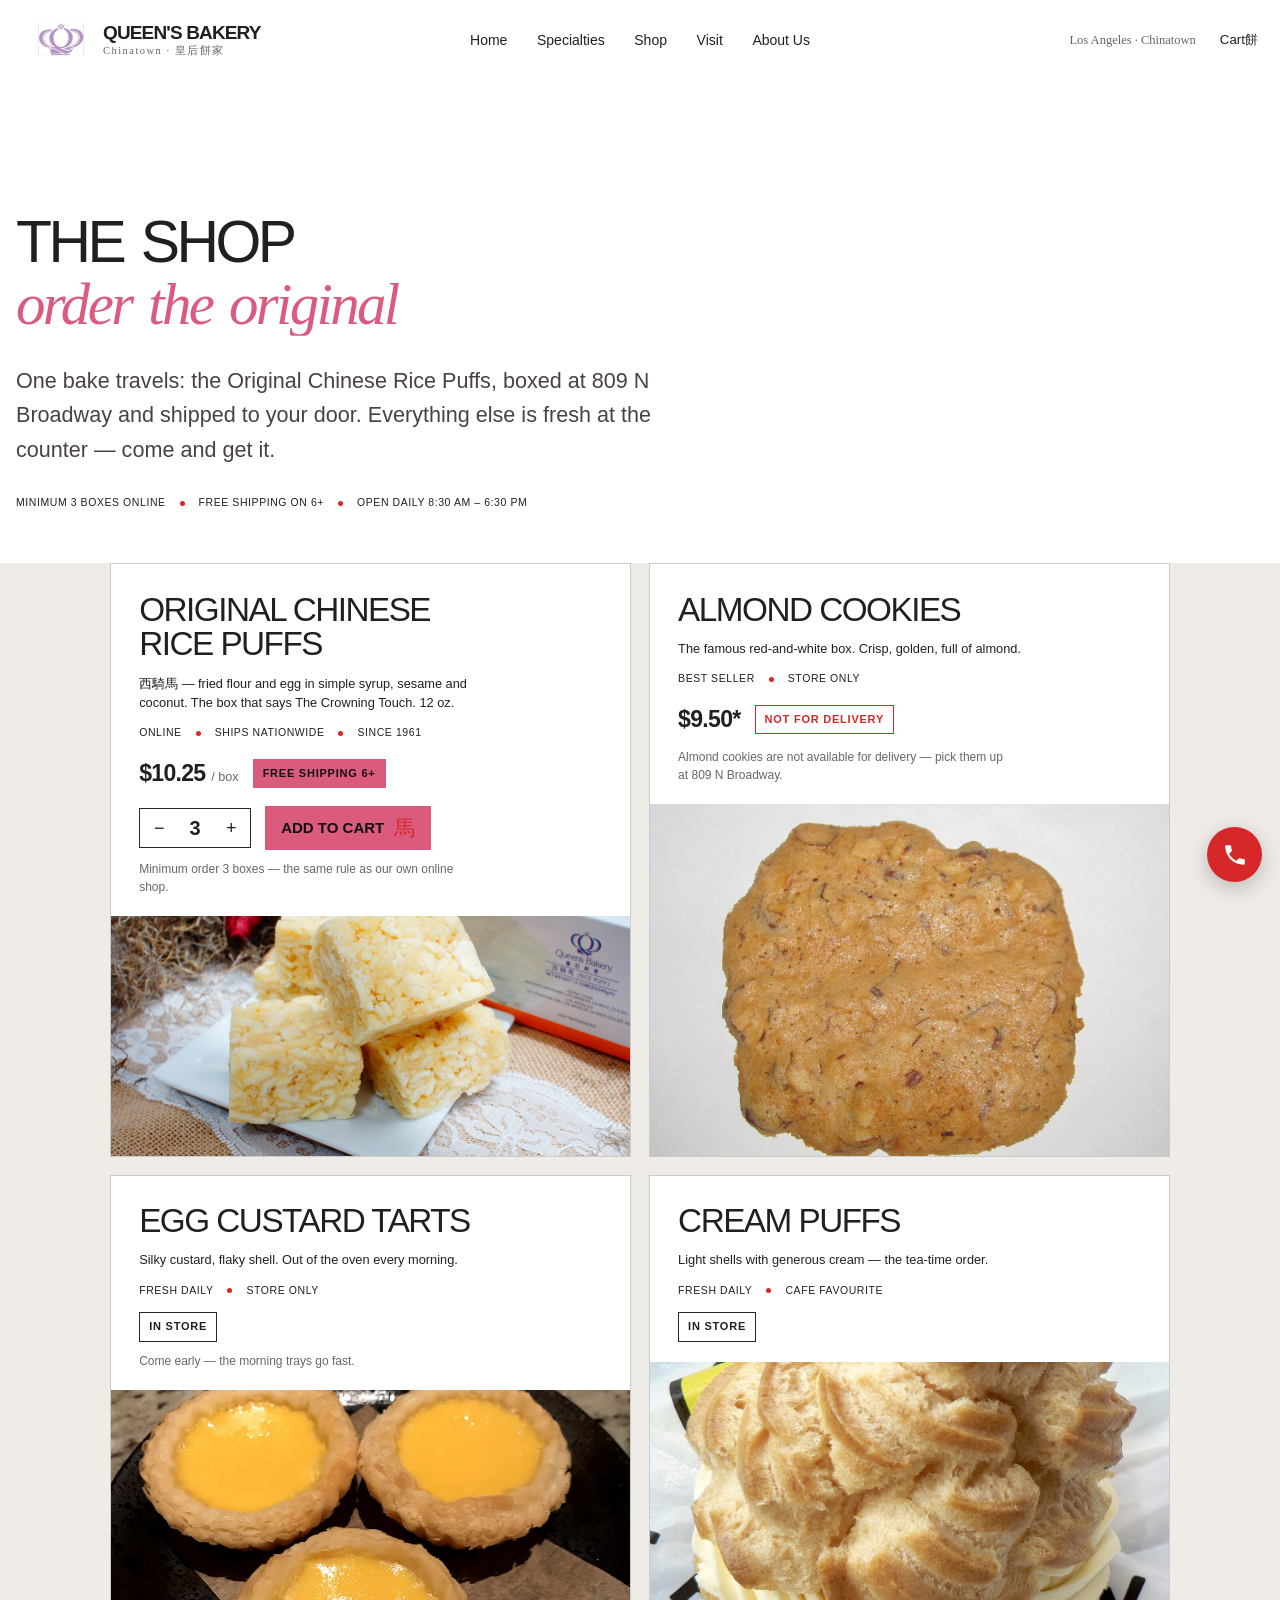
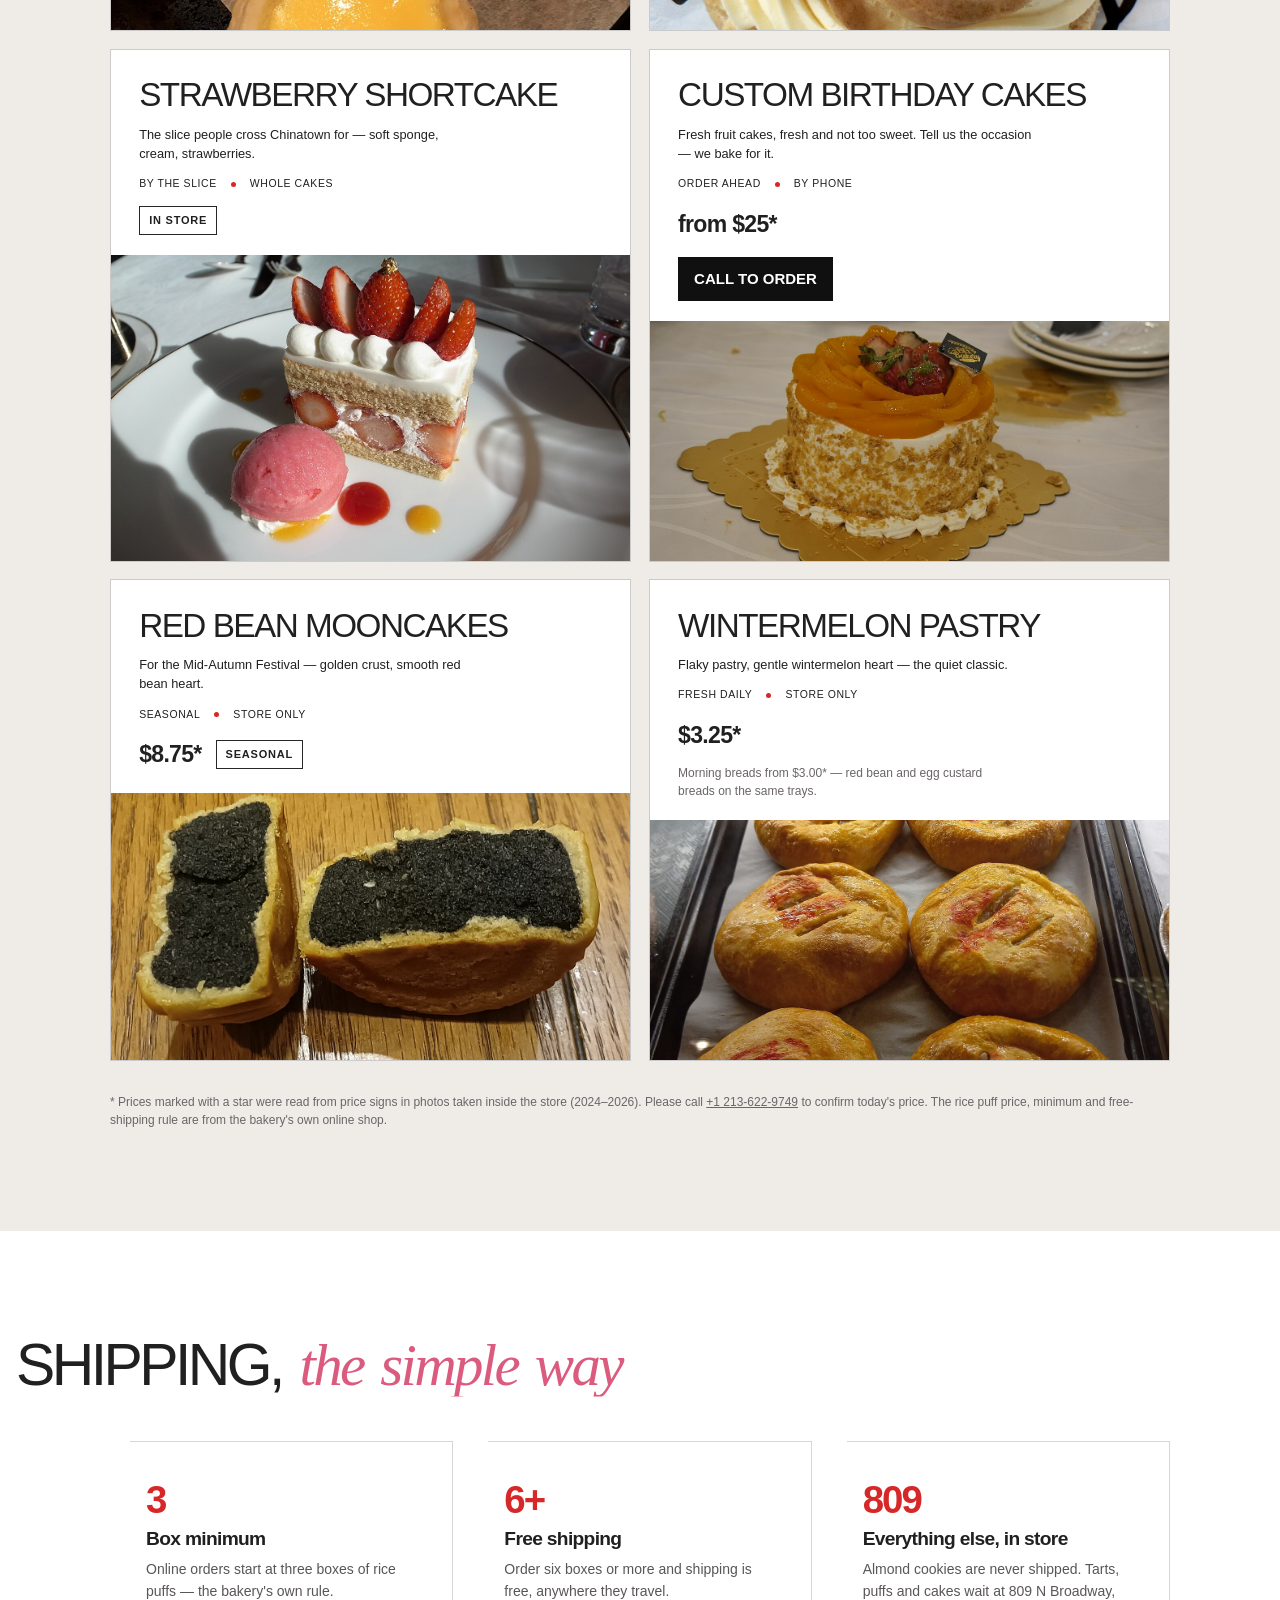
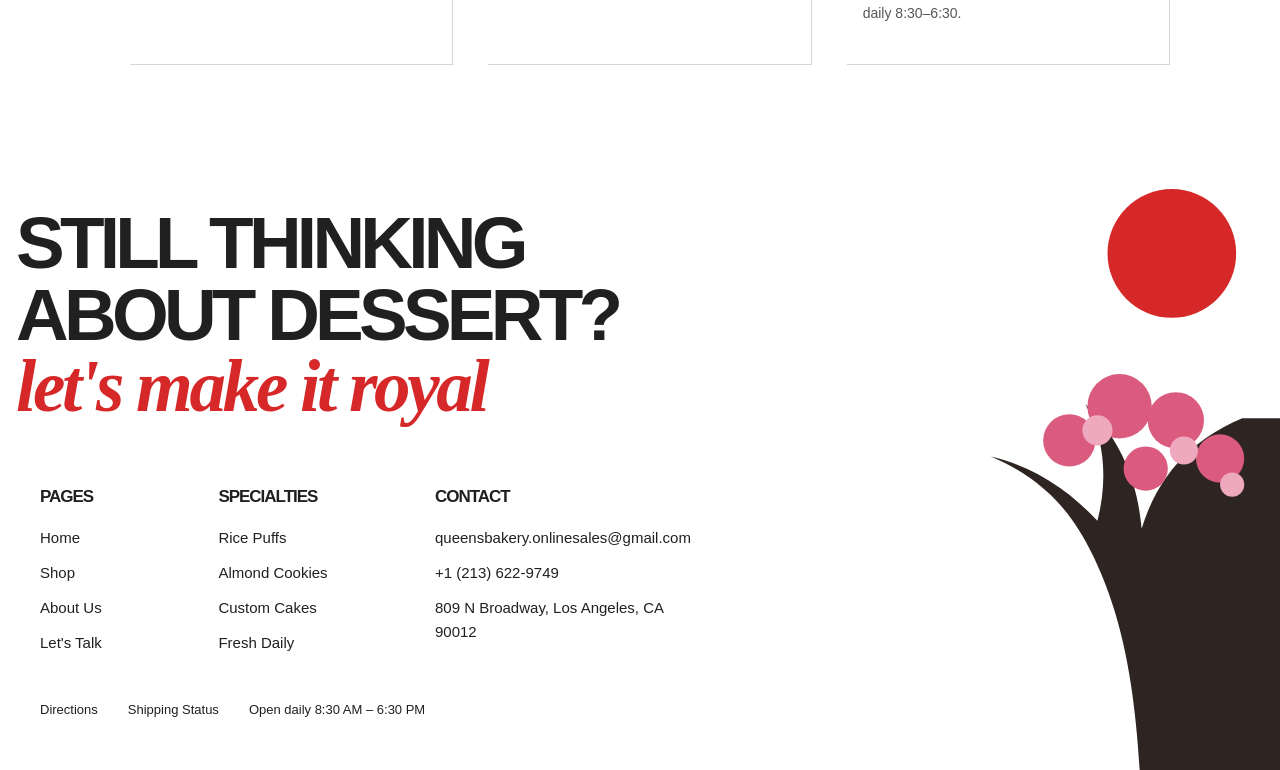
==== shop.html @ 74c135f2 "Queen's Bakery — Kigo-system homepage + shop" ====
<!DOCTYPE html>
<html lang="en">
<head>
<meta charset="UTF-8">
<meta name="viewport" content="width=device-width, initial-scale=1.0">
<title>Shop — Queen's Bakery, Chinatown 皇后餅家</title>
<meta name="description" content="Order Queen's Bakery Original Chinese Rice Puffs online — $10.25 a box, minimum 3 boxes, free shipping on 6 or more. Plus the in-store favourites of Chinatown, Los Angeles.">
<link rel="icon" href="assets/img/queens-logo.png">
<link rel="stylesheet" href="assets/css/site.css">
</head>
<body>
<div id="customCursor" aria-hidden="true"><span>View</span></div>

<header class="header header--paper header--wide" id="siteHeader">
  <div class="header__wrapper">
    <nav aria-label="Main">
      <a class="header__logo-container" href="index.html" aria-label="Queen's Bakery — home">
        <img class="header__logo" src="assets/img/queens-logo.png" alt="Queen's Bakery crown logo">
        <span class="header__wordmark">Queen's Bakery<small>Chinatown · 皇后餅家</small></span>
      </a>
      <div class="header__navigation">
        <span class="nav-item"><a href="index.html">Home</a></span>
        <span class="nav-item"><a href="index.html#poster-rice-puffs">Specialties</a></span>
        <span class="nav-item"><a href="shop.html">Shop</a></span>
        <span class="nav-item"><a href="index.html#visit">Visit</a></span>
        <span class="nav-item"><a href="index.html#about">About Us</a></span>
      </div>
      <div class="header__right">
        <span class="header__place">Los Angeles · Chinatown</span>
        <button class="contact-postcard-cta cart-toggle" id="cartToggle" type="button" style="background:transparent;cursor:pointer">
          <span class="contact-postcard-cta__label">Cart</span><span class="contact-postcard-cta__kanji">餅</span>
          <span class="cart-count" id="cartCount" hidden>0</span>
        </button>
      </div>
      <div class="header__navigation-mobile">
        <button class="header__menu-toggle" id="menuToggle" type="button" aria-label="Open menu" aria-expanded="false">☰</button>
      </div>
    </nav>
  </div>
  <div class="nav-dropdown-mobile" id="mobileMenu">
    <div class="nav-dropdown-mobile__links">
      <a href="index.html">Home</a><a href="shop.html">Shop</a><a href="index.html#visit">Visit</a><a href="index.html#about">About Us</a><a href="index.html#faq">FAQ</a>
    </div>
    <button class="contact-postcard-cta" id="cartToggleMobile" type="button" style="background:transparent;cursor:pointer;width:100%"><span class="contact-postcard-cta__label">Open cart</span><span class="contact-postcard-cta__kanji">餅</span></button>
  </div>
</header>

<main class="paper-page">
  <section class="shop-hero">
    <div class="petals" data-petals aria-hidden="true"></div>
    <h1 class="p-title p-title--section" data-reveal>
      <span class="p-title__line-mask" style="--line:1"><span>The shop</span></span>
      <span class="p-title__line-mask" style="--line:2"><span><em>order the original</em></span></span>
    </h1>
    <p class="shop-hero__sub">One bake travels: the Original Chinese Rice Puffs, boxed at 809 N Broadway and shipped to your door. Everything else is fresh at the counter — come and get it.</p>
    <ul class="shop-hero__meta">
      <li>Minimum 3 boxes online</li>
      <li>Free shipping on 6+</li>
      <li>Open daily 8:30 AM – 6:30 PM</li>
    </ul>
  </section>

  <section class="shop-grid-section" aria-label="Products">
    <div class="shop-grid">

      <article class="work-postcard shop-card" data-product="rice-puffs">
        <span class="work-postcard__copy">
          <span class="work-postcard__title"><span>Original Chinese Rice Puffs</span></span>
          <span class="work-postcard__description">西騎馬 — fried flour and egg in simple syrup, sesame and coconut. The box that says The Crowning Touch. 12 oz.</span>
          <span class="work-postcard__scope"><li>Online</li><li>Ships nationwide</li><li>Since 1961</li></span>
          <span class="price-row">
            <span class="price">$10.25 <small>/ box</small></span>
            <span class="tag tag--sakura">Free shipping 6+</span>
          </span>
          <span class="price-row">
            <span class="qty" aria-label="Quantity">
              <button type="button" data-qty="-1" aria-label="One less box">−</button>
              <output id="puffQty">3</output>
              <button type="button" data-qty="1" aria-label="One more box">+</button>
            </span>
            <button class="add-btn" id="addPuffs" type="button"><span class="label">Add to cart</span><span class="kanji">馬</span></button>
          </span>
          <span class="note">Minimum order 3 boxes — the same rule as our own online shop.</span>
        </span>
        <span class="work-postcard__art"><img class="work-postcard__background" src="assets/img/queens-1-web.jpg" alt="Queen's Bakery rice puffs beside their box"></span>
      </article>

      <article class="work-postcard shop-card">
        <span class="work-postcard__copy">
          <span class="work-postcard__title"><span>Almond Cookies</span></span>
          <span class="work-postcard__description">The famous red-and-white box. Crisp, golden, full of almond.</span>
          <span class="work-postcard__scope"><li>Best seller</li><li>Store only</li></span>
          <span class="price-row"><span class="price">$9.50*</span><span class="tag tag--red">Not for delivery</span></span>
          <span class="note">Almond cookies are not available for delivery — pick them up at 809 N Broadway.</span>
        </span>
        <span class="work-postcard__art"><img class="work-postcard__background" src="assets/img/almond-cookies.jpg" alt="Chinese almond cookies"></span>
      </article>

      <article class="work-postcard shop-card">
        <span class="work-postcard__copy">
          <span class="work-postcard__title"><span>Egg Custard Tarts</span></span>
          <span class="work-postcard__description">Silky custard, flaky shell. Out of the oven every morning.</span>
          <span class="work-postcard__scope"><li>Fresh daily</li><li>Store only</li></span>
          <span class="price-row"><span class="tag">In store</span></span>
          <span class="note">Come early — the morning trays go fast.</span>
        </span>
        <span class="work-postcard__art"><img class="work-postcard__background" src="assets/img/egg-tarts.jpg" alt="Egg custard tarts"></span>
      </article>

      <article class="work-postcard shop-card">
        <span class="work-postcard__copy">
          <span class="work-postcard__title"><span>Cream Puffs</span></span>
          <span class="work-postcard__description">Light shells with generous cream — the tea-time order.</span>
          <span class="work-postcard__scope"><li>Fresh daily</li><li>Cafe favourite</li></span>
          <span class="price-row"><span class="tag">In store</span></span>
        </span>
        <span class="work-postcard__art"><img class="work-postcard__background" src="assets/img/cream-puff.jpg" alt="Cream puff"></span>
      </article>

      <article class="work-postcard shop-card">
        <span class="work-postcard__copy">
          <span class="work-postcard__title"><span>Strawberry Shortcake</span></span>
          <span class="work-postcard__description">The slice people cross Chinatown for — soft sponge, cream, strawberries.</span>
          <span class="work-postcard__scope"><li>By the slice</li><li>Whole cakes</li></span>
          <span class="price-row"><span class="tag">In store</span></span>
        </span>
        <span class="work-postcard__art"><img class="work-postcard__background" src="assets/img/shortcake.jpg" alt="Strawberry shortcake"></span>
      </article>

      <article class="work-postcard shop-card">
        <span class="work-postcard__copy">
          <span class="work-postcard__title"><span>Custom Birthday Cakes</span></span>
          <span class="work-postcard__description">Fresh fruit cakes, fresh and not too sweet. Tell us the occasion — we bake for it.</span>
          <span class="work-postcard__scope"><li>Order ahead</li><li>By phone</li></span>
          <span class="price-row"><span class="price">from $25*</span></span>
          <span class="price-row"><a class="call-btn" href="tel:+12136229749"><span class="label">Call to order</span></a></span>
        </span>
        <span class="work-postcard__art"><img class="work-postcard__background" src="assets/img/birthday-cake.jpg" alt="Fresh fruit birthday cake"></span>
      </article>

      <article class="work-postcard shop-card">
        <span class="work-postcard__copy">
          <span class="work-postcard__title"><span>Red Bean Mooncakes</span></span>
          <span class="work-postcard__description">For the Mid-Autumn Festival — golden crust, smooth red bean heart.</span>
          <span class="work-postcard__scope"><li>Seasonal</li><li>Store only</li></span>
          <span class="price-row"><span class="price">$8.75*</span><span class="tag">Seasonal</span></span>
        </span>
        <span class="work-postcard__art"><img class="work-postcard__background" src="assets/img/mooncakes.jpg" alt="Mooncake cut open"></span>
      </article>

      <article class="work-postcard shop-card">
        <span class="work-postcard__copy">
          <span class="work-postcard__title"><span>Wintermelon Pastry</span></span>
          <span class="work-postcard__description">Flaky pastry, gentle wintermelon heart — the quiet classic.</span>
          <span class="work-postcard__scope"><li>Fresh daily</li><li>Store only</li></span>
          <span class="price-row"><span class="price">$3.25*</span></span>
          <span class="note">Morning breads from $3.00* — red bean and egg custard breads on the same trays.</span>
        </span>
        <span class="work-postcard__art"><img class="work-postcard__background" src="assets/img/wintermelon.jpg" alt="Wintermelon pastry"></span>
      </article>

    </div>
    <p class="note" style="max-width:1060px;margin:1.6rem auto 0">* Prices marked with a star were read from price signs in photos taken inside the store (2024–2026). Please call <a href="tel:+12136229749">+1 213-622-9749</a> to confirm today's price. The rice puff price, minimum and free-shipping rule are from the bakery's own online shop.</p>
  </section>

  <section class="shipping-tickets" aria-label="Shipping">
    <h2 class="p-title p-title--section" data-reveal>
      <span class="p-title__line-mask" style="--line:1"><span>Shipping, <em>the simple way</em></span></span>
    </h2>
    <div class="shipping-tickets__grid">
      <div class="ticket"><span class="big">3</span><h3>Box minimum</h3><p>Online orders start at three boxes of rice puffs — the bakery's own rule.</p></div>
      <div class="ticket"><span class="big">6+</span><h3>Free shipping</h3><p>Order six boxes or more and shipping is free, anywhere they travel.</p></div>
      <div class="ticket"><span class="big">809</span><h3>Everything else, in store</h3><p>Almond cookies are never shipped. Tarts, puffs and cakes wait at 809 N Broadway, daily 8:30–6:30.</p></div>
    </div>
  </section>
</main>

<footer class="footer" id="visit">
  <div class="footer__art" aria-hidden="true">
    <svg viewBox="0 0 500 600" preserveAspectRatio="xMaxYMax meet">
      <circle cx="392" cy="86" r="64" fill="#d62828"/>
      <path d="M420 600 C414 500 398 430 366 372 C344 332 314 306 272 288 C314 298 348 320 378 352 C388 312 386 272 366 236 C402 272 418 314 422 360 C438 308 470 272 522 250 L560 250 L560 600 Z" fill="#2e2422" transform="translate(-60,0)"/>
      <g fill="#db5b7f"><circle cx="290" cy="272" r="26"/><circle cx="340" cy="238" r="32"/><circle cx="396" cy="252" r="28"/><circle cx="440" cy="290" r="24"/><circle cx="366" cy="300" r="22"/></g>
      <g fill="#efa9bf"><circle cx="318" cy="262" r="15"/><circle cx="404" cy="282" r="14"/><circle cx="452" cy="316" r="12"/></g>
    </svg>
  </div>
  <div class="footer__content">
    <div class="footer__text">
      <a class="footer__text-link" href="index.html">
        <h2 class="footer__headline"><span>Still thinking</span><span>about dessert?</span><em>let's make it royal</em></h2>
      </a>
    </div>
    <div class="footer__navigation">
      <nav class="navigation" aria-label="Pages">
        <h3 class="navigation__title">Pages</h3>
        <ul class="navigation__group">
          <li><a href="index.html">Home</a></li>
          <li><a href="shop.html">Shop</a></li>
          <li><a href="index.html#about">About Us</a></li>
          <li><a href="mailto:queensbakery.onlinesales@gmail.com">Let's Talk</a></li>
        </ul>
      </nav>
      <nav class="navigation" aria-label="Specialties">
        <h3 class="navigation__title">Specialties</h3>
        <ul class="navigation__group">
          <li><a href="index.html#poster-rice-puffs">Rice Puffs</a></li>
          <li><a href="index.html#poster-almond-cookies">Almond Cookies</a></li>
          <li><a href="index.html#poster-cakes">Custom Cakes</a></li>
          <li><a href="index.html#poster-fresh-daily">Fresh Daily</a></li>
        </ul>
      </nav>
      <div class="navigation">
        <h3 class="navigation__title">Contact</h3>
        <address class="navigation__group">
          <a href="mailto:queensbakery.onlinesales@gmail.com">queensbakery.onlinesales@gmail.com</a>
          <a href="tel:+12136229749">+1 (213) 622-9749</a>
          <span>809 N Broadway, Los Angeles, CA 90012</span>
        </address>
      </div>
    </div>
    <div class="footer__legal">
      <ul class="footer__privacy">
        <li><a href="https://maps.google.com/?cid=10081724255272147053" target="_blank" rel="noopener">Directions</a></li>
        <li><a href="https://www.queensbakeryla.com/shipping-status" target="_blank" rel="noopener">Shipping Status</a></li>
        <li>Open daily 8:30 AM – 6:30 PM</li>
      </ul>
    </div>
  </div>
</footer>

<a class="call-float" href="tel:+12136229749" aria-label="Call Queen's Bakery">
  <svg viewBox="0 0 24 24" fill="#fff"><path d="M6.6 10.8c1.4 2.8 3.8 5.1 6.6 6.6l2.2-2.2c.3-.3.7-.4 1-.2 1.1.4 2.3.6 3.6.6.6 0 1 .4 1 1V20c0 .6-.4 1-1 1C10.6 21 3 13.4 3 4c0-.6.4-1 1-1h3.5c.6 0 1 .4 1 1 0 1.2.2 2.4.6 3.6.1.3 0 .7-.2 1l-2.3 2.2z"/></svg>
</a>

<div class="cart-backdrop" id="cartBackdrop"></div>
<aside class="cart-drawer" id="cartDrawer" aria-label="Shopping cart">
  <div class="cart-drawer__head">
    <h2>Your box</h2>
    <button class="cart-close" id="cartClose" type="button" aria-label="Close cart">✕</button>
  </div>
  <div class="cart-items" id="cartItems"></div>
  <div class="ship-progress" id="shipProgress" hidden>
    <p id="shipMsg"></p>
    <div class="ship-bar"><i id="shipBarFill"></i></div>
  </div>
  <div class="cart-foot">
    <div class="cart-total"><span>Subtotal</span><span id="cartSubtotal">$0.00</span></div>
    <div class="cart-ship"><span>Shipping</span><span id="cartShipping">—</span></div>
    <button class="add-btn checkout-btn" id="checkoutBtn" type="button"><span class="label">Order by email</span><span class="kanji">馬</span></button>
    <p class="cart-msg" id="cartMsg"></p>
    <p class="note">Checkout opens your email app with the order addressed to the bakery's online sales inbox — the same way their own shop takes online enquiries. Or call <a href="tel:+12136229749">+1 213-622-9749</a>.</p>
  </div>
</aside>

<script src="assets/js/site.js"></script>
<script src="assets/js/shop.js"></script>
</body>
</html>
---- assets/css/site.css ----
@charset "UTF-8";
@import url("../fonts/fonts-local.css");

/* ===== TOKENS — kigo.studio entry CSS, verbatim values ===== */
:root{
  font-size:clamp(16px,1vw + 1vh + .2vmin,20px);
  --color-text:#fff; --color-background:#0a0a0a; --color-surface:#272727;
  --red:#d62828; --orange:#f77f00; --green:#94e669; --yellow:#fcbf49; --gold:#eae2b7; --blue:#003049;
  --dark-grey:#272727; --light-gray:#4a4949; --darkest-grey:#1d1d1d;
  --paper:#fff; --paper-warm:#efece8; --ink:#202020; --ink-soft:#5a5557; --sakura:#db5b7f;
  --rule:rgba(39,39,39,.19); --rule-card:#272727;
  --title:"Kanit",Inter,-apple-system,"Segoe UI",Roboto,sans-serif;
  --display:"Kigo Display","Poppins",sans-serif;
  --display-italic:"Kigo Display Italic","Playfair Display",Georgia,serif;
  --brush:"Kigo Brush","Ma Shan Zheng",serif;
  --serif:Georgia,Cambria,"Times New Roman",Times,serif;
  --ease-rise:cubic-bezier(.65,0,.25,1); --ease-soft:cubic-bezier(.25,.7,.25,1);
  --section-spacing:8rem; --header-height:80px; --whatsapp-size:55px;
  --font-size-navigation:clamp(14px,.6rem,16px);
  --padding-horizontal-page:3rem; --max-width:1280px; --edge-padding:clamp(16px,1.2vw,32px);
  --p-section-y:clamp(4.5rem,8vw,9rem);
  --font-body:1rem;
}
@media screen and (max-width:1024px){ :root{--header-height:55px} }
@media screen and (max-width:991px){ :root{--section-spacing:4rem} }
@media screen and (max-width:767px){ :root{--padding-horizontal-page:2rem;--whatsapp-size:50px} }
@media screen and (max-width:479px){ :root{--padding-horizontal-page:1.5rem} }

@font-face{font-family:"Kigo Display";font-style:normal;font-weight:700;font-display:swap;src:url("../fonts/Poppins-700-latin.woff2") format("woff2")}
@font-face{font-family:"Kigo Display Italic";font-style:italic;font-weight:700;font-display:swap;src:url("../fonts/PlayfairDisplay-700-italic-latin.woff2") format("woff2")}
@font-face{font-family:"Kigo Brush";font-style:normal;font-weight:400;font-display:swap;src:url("../fonts/MaShanZheng-brush.woff2") format("woff2")}

*,*:before,*:after{box-sizing:border-box;font-weight:400;margin:0;scrollbar-width:none}
::-webkit-scrollbar{display:none}
html{scroll-behavior:smooth}
body{background:var(--paper);color:var(--ink);font-family:"Poppins",Inter,-apple-system,"Segoe UI",Roboto,sans-serif;font-size:var(--font-body);line-height:1.6;-webkit-font-smoothing:antialiased;text-rendering:optimizeLegibility;overflow-x:clip}
img{display:block;max-width:100%}
a{color:inherit}
button{font-family:inherit;background:none;border:0;cursor:pointer;color:inherit}
:focus-visible{outline:2px solid var(--red);outline-offset:5px}

/* paper page (reference .paper-page / .home overrides) */
.paper-page{--color-text:var(--ink);--color-background:var(--paper);--color-surface:var(--paper-warm);background:var(--paper);color:var(--ink)}
.home{--color-text:#202020;--color-background:#fff;--color-surface:#efece8;--haiku-size:clamp(2rem,3.4vw,3.5rem);--haiku-peek:calc(var(--haiku-size)*1.6)}

/* ===== TITLES (reference .p-title) ===== */
.p-title{font-family:var(--display);font-weight:700;letter-spacing:-.06em;line-height:1.05;margin:0;text-transform:uppercase;text-wrap:balance;word-spacing:.08em}
.p-title em{color:var(--sakura);font-family:var(--display-italic);font-style:italic;font-synthesis:none;letter-spacing:-.045em;text-transform:lowercase}
.p-title--section{font-size:clamp(2.4rem,4.6vw,5.5rem)}
.p-title__line-mask{clip-path:inset(-.15em -.1em 0 -.1em);display:block}
.p-title__line-mask>span{display:inline-block;font-weight:inherit}
.is-enhanced [data-reveal] .p-title__line-mask>span{transform:translateY(110%)}
.is-enhanced [data-reveal].is-revealed .p-title__line-mask>span{transform:translateY(0);transition:transform .55s var(--ease-rise);transition-delay:calc(var(--line,1)*70ms)}

/* ===== CUSTOM CURSOR (reference #customCursor 60px) ===== */
#customCursor{align-items:center;background:transparent;border:1px solid rgba(32,32,32,.45);border-radius:50%;color:#202020;display:flex;font-size:11px;font-family:var(--title);letter-spacing:.08em;text-transform:uppercase;height:60px;justify-content:center;left:0;top:0;line-height:1.4;pointer-events:none;position:fixed;text-align:center;width:60px;z-index:300;transform:translate(-50%,-50%);transition:width .25s var(--ease-soft),height .25s var(--ease-soft),background-color .25s}
#customCursor span{opacity:0;transition:opacity .2s}
#customCursor.is-active{width:84px;height:84px;background:rgba(255,255,255,.85)}
#customCursor.is-active span{opacity:1}
@media (hover:none),(max-width:899px){#customCursor{display:none}}

/* ===== HEADER (reference .header--paper) ===== */
.header{height:var(--header-height);position:sticky;top:0;width:100%;z-index:104;transition:transform .3s ease;color:#202020}
.header--wide{margin-left:calc(50% - 50vw);padding-inline:var(--edge-padding);width:100vw}
.header--hidden{transform:translateY(-100%)}
.header__wrapper{height:100%;max-width:1600px;margin-inline:auto}
.header__wrapper nav{display:grid;grid-template-columns:minmax(145px,1fr) max-content minmax(0,1fr);height:100%;align-items:center}
.header__logo-container{justify-self:start;margin-inline-start:clamp(8px,1vw,16px);display:inline-flex;align-items:center;gap:10px;text-decoration:none}
.header__logo{height:46px;width:auto}
.header__wordmark{font-family:var(--display);font-weight:700;font-size:19px;letter-spacing:-.045em;line-height:.95;text-transform:uppercase}
.header__wordmark small{display:block;font-family:var(--serif);font-weight:400;font-size:10.5px;letter-spacing:.14em;text-transform:none;color:#6b6568;margin-top:3px}
.header__navigation{align-items:center;column-gap:clamp(1rem,2vw,1.5rem);display:flex;font-size:var(--font-size-navigation);grid-column:2;position:relative;z-index:1}
.header__navigation:before{backdrop-filter:blur(14px);background:#ffffff9e;border-radius:4px;content:"";inset:10px -12px;opacity:0;pointer-events:none;position:absolute;transition:opacity .2s ease;z-index:-1}
.header--scrolled .header__navigation:before{opacity:1}
.nav-item{position:relative}
.nav-item>a,.nav-item>button.nav-item__link{color:#202020;text-decoration:none;font-size:inherit;display:inline-flex;align-items:center;gap:6px;padding:6px 2px;cursor:pointer}
.nav-item>a:hover,.nav-item>button.nav-item__link:hover{color:var(--red)}
.nav-dropdown{position:absolute;top:calc(100% + 14px);left:50%;transform:translate(-50%,8px);background:#fff;border:1px solid var(--rule);padding:14px;opacity:0;pointer-events:none;transition:opacity .25s ease,transform .25s ease;z-index:50}
.nav-item--has-dropdown:hover .nav-dropdown,.nav-item--has-dropdown:focus-within .nav-dropdown{opacity:1;pointer-events:auto;transform:translate(-50%,0)}
.nav-dropdown__container{display:grid;grid-template-columns:repeat(4,minmax(130px,1fr));gap:12px}
.nav-dropdown__item{text-decoration:none}
.service-preview{--poster-ink:#7c1d25;background:#fff;border:1px solid rgba(39,39,39,.19);display:flex;flex-direction:column;height:100%;overflow:hidden;position:relative;width:100%}
.service-preview--almond{--poster-ink:#21464b}.service-preview--cakes{--poster-ink:#a13d27}.service-preview--fresh{--poster-ink:#6f342d}
.service-preview__title{color:var(--poster-ink);font-family:var(--title);font-size:17px;font-weight:600;letter-spacing:-.04em;line-height:.95;padding:12px 12px 0;text-transform:uppercase}
.service-preview__art{height:86px;margin-top:10px}
.service-preview__art img{width:100%;height:100%;object-fit:cover}
.header__right{justify-self:end;display:flex;align-items:center;gap:18px}
.header__place{font-family:var(--serif);font-size:12.5px;color:#6b6568;white-space:nowrap}
a.contact-postcard-cta{align-items:center;background:transparent;border:1px solid #101010;border-radius:0;color:#101010;display:inline-flex;font-family:var(--title);font-size:clamp(14px,1.1vw,18px);gap:10px;justify-content:space-between;line-height:1.2;min-height:40px;padding:5px 17px;text-decoration:none;text-transform:uppercase}
a.contact-postcard-cta .contact-postcard-cta__label{font-weight:600}
a.contact-postcard-cta .contact-postcard-cta__kanji{color:var(--red);flex-shrink:0;font-family:var(--brush);font-size:24px;letter-spacing:-.08em;line-height:1}
a.contact-postcard-cta:hover .contact-postcard-cta__kanji{animation:cta-pulse 1.4s ease-in-out infinite}
@keyframes cta-pulse{0%,100%{transform:scale(1)}50%{transform:scale(1.18) rotate(-3deg)}}
.header__navigation-mobile{display:none}
.header__menu-toggle{align-items:center;cursor:pointer;display:inline-flex;flex:0 0 44px;height:44px;justify-content:center;width:44px;font-size:26px;line-height:1}
.nav-dropdown-mobile{display:none}
@media(max-width:1024px){
  .header__navigation,.header__place,.header__right{display:none}
  .header__navigation-mobile{display:flex;align-items:center;justify-content:flex-end;height:100%}
  .header__wrapper nav{grid-template-columns:1fr max-content 1fr}
  .header__right{grid-column:2}
  .header__navigation-mobile{grid-column:3}
  .nav-dropdown-mobile{display:block;position:absolute;top:var(--header-height);left:0;right:0;background:var(--paper);border-top:1px solid var(--rule);padding:18px var(--edge-padding) 26px;transform:translateY(-8px);opacity:0;pointer-events:none;transition:.3s ease;z-index:103}
  .nav-dropdown-mobile.is-open{transform:none;opacity:1;pointer-events:auto}
  .services-mobile__grid{display:grid;gap:12px;grid-template-columns:repeat(2,minmax(0,1fr));padding:.35rem 0 1.2rem}
  .services-mobile__item{--poster-ink:#7c1d25;aspect-ratio:4/5;background:#fff;border:1px solid rgba(39,39,39,.24);display:block;overflow:hidden;position:relative;text-decoration:none}
  .services-mobile__item--almond{--poster-ink:#21464b}.services-mobile__item--cakes{--poster-ink:#a13d27}.services-mobile__item--fresh{--poster-ink:#6f342d}
  .services-mobile__art{position:absolute;inset:0;width:100%;height:100%;object-fit:cover;opacity:.92}
  .services-mobile__title{color:var(--poster-ink);display:block;font-family:var(--title);font-size:19px;font-weight:600;letter-spacing:-.05em;line-height:.92;padding:14px 12px 0;text-transform:uppercase;position:relative;z-index:1;text-shadow:0 1px 0 #fff,0 0 12px #fff}
  .nav-dropdown-mobile__links{display:flex;flex-wrap:wrap;gap:8px 22px;font-size:15px;margin-bottom:18px}
  .nav-dropdown-mobile__links a{text-decoration:none}
  .nav-dropdown-mobile .contact-postcard-cta{font-size:18px;min-height:52px;padding:7px 23px;width:100%}
}

/* ===== HERO (reference .hero) ===== */
.hero{isolation:isolate;position:relative;align-items:flex-end;background-color:#fff;display:flex;min-height:100vh;min-height:100dvh;overflow:hidden;padding-block:calc(var(--header-height) + clamp(1.5rem,4vh,3rem)) calc(clamp(1.5rem,4vh,3rem) + var(--haiku-peek,0px));width:100%;margin-top:calc(var(--header-height) * -1)}
.hero__landscape{inset:0;pointer-events:none;position:absolute;z-index:-2}
.hero__landscape img{height:100%;object-fit:cover;width:100%}
.hero__landscape:after{background:radial-gradient(ellipse at center,#ffffff8c 10%,#ffffffb3 55%,#fff 85%);content:"";inset:0;position:absolute}
.hero__artwork{position:absolute;right:-4%;top:0;height:100dvh;width:min(58vw,820px);pointer-events:none;z-index:2;transform:scaleX(-1)}
.petals{position:absolute;inset:0;pointer-events:none;z-index:3;overflow:hidden}
.petal{position:absolute;top:-4%;width:16px;height:12px;background:var(--sakura);opacity:0;border-radius:80% 0 80% 0;animation:petal-fall var(--dur,11s) linear var(--delay,0s) infinite}
@keyframes petal-fall{0%{opacity:0;transform:translateY(-20px) rotate(-25deg)}12%{opacity:.85}45%{transform:translate(calc(var(--drift,60px)*.35),46vh) rotate(80deg)}85%{opacity:.75}100%{opacity:0;transform:translate(var(--drift,60px),105vh) rotate(190deg)}}
.hero__spring{flex-shrink:0;position:relative;width:clamp(150px,14vw,250px);z-index:3;align-self:center;display:flex;justify-content:center}
.spring-calligraphy{writing-mode:vertical-rl;font-family:var(--brush);font-size:clamp(44px,4.6vw,76px);letter-spacing:.12em;line-height:1.15;color:#202020}
.spring-calligraphy .seal{display:inline-flex;align-items:center;justify-content:center;background:var(--red);color:#fff;font-size:.42em;width:1.5em;height:1.5em;margin-top:.6em;letter-spacing:0;line-height:1}
.hero__content{color:#202020;padding-inline:var(--edge-padding);position:relative;width:100%;z-index:4}
.hero-title{position:relative}
.hero-title__above{display:flex;justify-content:center;margin-bottom:clamp(1.5rem,3vh,2.5rem);max-width:100%;width:48vw}
.hero-title__above img{height:clamp(52px,7vh,84px);width:auto}
.hero-title__heading{font-family:var(--display);font-size:clamp(2.5rem,5.7vw,9rem);font-weight:700;letter-spacing:-.065em;line-height:.86;margin:0;text-transform:uppercase}
.hero-title__line{display:block;white-space:nowrap}
.hero-title__word-mask{clip-path:inset(-.5em -.3em 0 -.3em);display:inline-block;vertical-align:bottom}
.hero-title__word{display:inline-block;transition:transform .55s var(--ease-rise)}
.hero-title__word.is-out{transform:translateY(-115%)}
.hero-title__word.is-below{transform:translateY(115%);transition:none}
.hero-title__accent{color:var(--sakura);font-family:var(--display-italic);font-size:1.12em;font-style:italic;font-synthesis:none;font-weight:700;letter-spacing:-.045em;line-height:.7;position:relative;text-transform:none;white-space:nowrap}
.hero-title__accent-text{display:inline-block}
.hero-title__accent-text--entering{animation:accent-in 1.2s ease both}
@keyframes accent-in{0%{opacity:0;transform:translateY(.18em) rotate(-2deg)}100%{opacity:1;transform:none}}
.hero__description{color:#4a4144;font-size:calc(clamp(.9rem,1.15vw,1rem)*1.2);line-height:1.4;margin-top:2rem;max-width:28rem;text-wrap:pretty}
[data-hero]{opacity:0}
.is-playing [data-hero]{animation:p-fade-up .8s var(--ease-soft) both;animation-delay:calc(.16s + var(--i,0)*.11s)}
@keyframes p-fade-up{from{opacity:0;transform:translateY(26px)}to{opacity:1;transform:none}}
@media(max-width:767px){
  .hero-title__heading{font-size:11vw}
  .hero-title__accent{display:block;margin-top:.12em}
  .hero-title__above{width:100%}
  .hero__spring{width:clamp(72px,20vw,120px)}
  .spring-calligraphy{font-size:40px}
  .hero__description{font-size:.875rem;line-height:1.8;margin-top:1.75rem;max-width:100%}
  .hero__artwork{width:92vw;right:-30%}
}

/* ===== CLIENTS (reference .home-clients) ===== */
.home-clients{overflow-x:clip;color:#202020;padding:clamp(5rem,12vh,9rem) var(--edge-padding) clamp(5rem,10vw,10rem);position:relative;background:var(--paper)}
.home-clients__head{align-items:start;display:grid;grid-template-columns:minmax(0,1fr);margin-bottom:clamp(2.5rem,5vw,5rem);position:relative}
.home-clients__haiku{font-family:var(--brush);font-size:var(--haiku-size);letter-spacing:.06em;writing-mode:vertical-rl;opacity:.92;line-height:1.5;position:absolute;left:44.5%;top:0}
.home-clients__haiku .red{color:var(--red)}
.home-clients__reel{grid-area:1/1;justify-self:start;width:min(42%,520px);position:relative;z-index:2}
.home-clients__reel img{width:100%;aspect-ratio:16/9;object-fit:cover;border:1px solid var(--rule)}
.home-clients__reel figcaption{position:absolute;left:12px;bottom:12px;background:var(--paper);border:1px solid var(--rule);font-family:var(--title);font-weight:600;font-size:12px;letter-spacing:.06em;text-transform:uppercase;padding:6px 10px}
.home-clients__title{font-family:var(--display);font-size:clamp(2.4rem,4.6vw,5.5rem);font-weight:700;grid-area:1/1;justify-self:end;letter-spacing:-.06em;line-height:1.05;margin:0;text-transform:uppercase;width:54%;word-spacing:.08em;align-self:end}
.home-clients__layout{align-items:start;display:grid;grid-template-columns:minmax(0,2fr) minmax(0,3fr);position:relative}
.home-clients__figure{position:relative;pointer-events:none}
.home-clients__figure img{width:82%;margin-inline:auto;opacity:.95}
.home-clients__figure:before{content:"";position:absolute;inset:-8% -4%;background:url("../img/queens-1-web.jpg") center/cover;opacity:.16;mask-image:radial-gradient(ellipse,#000 40%,transparent 72%);-webkit-mask-image:radial-gradient(ellipse,#000 40%,transparent 72%)}
.home-clients__logos{justify-self:center;position:relative;width:min(100%,clamp(280px,27vw,440px));z-index:2}
.home-clients__grid{display:grid;grid-template-columns:repeat(2,minmax(0,1fr));list-style:none;margin:0;padding:0}
.home-clients__cell{aspect-ratio:2;min-width:0;padding:6px 12px;position:relative;display:flex;align-items:center;justify-content:center;text-align:center}
.home-clients__mark{font-family:var(--display);font-weight:700;font-size:clamp(14px,1.25vw,19px);letter-spacing:-.03em;text-transform:uppercase;line-height:1.05}
.home-clients__mark.serif{font-family:var(--serif);font-weight:400;text-transform:none;letter-spacing:0}
.home-clients__mark.italic{font-family:var(--display-italic);text-transform:none}
.home-clients__mark.kanit{font-family:var(--title);font-weight:600}
.home-clients__mark small{display:block;font-family:var(--brush);font-size:.95em;color:#8a8386;letter-spacing:.2em;margin-top:4px}
.home-clients__more{display:flex;flex-direction:column;align-items:center;gap:5px;text-decoration:none}
.home-clients__kanji{color:var(--red);font-family:var(--brush);font-size:clamp(32px,3.6vw,58px);line-height:1}
.home-clients__more-label{font:400 14px/1.25 Georgia,serif;text-align:center}
.home-clients__more-label:before{content:"— "}
.home-clients__more-label:after{content:" —"}
@media(max-width:899px){
  .home-clients__layout{grid-template-columns:minmax(0,1fr);gap:1.5rem}
  .home-clients__title{font-size:clamp(1.8rem,7vw,3.2rem);grid-area:2/1;margin-top:2rem;width:100%}
  .home-clients__reel{width:100%}
  .home-clients__figure{display:none}
}

/* ===== SERVICES POSTERS (reference .services) ===== */
.services{color:#242723;overflow:clip;padding:0;position:relative;width:100%;background:var(--paper)}
.services__list{position:relative;list-style:none;margin:0;padding:0}
.services__list:after{content:"";display:block;height:40svh}
.services__item{height:100svh;margin-bottom:22svh;pointer-events:none;position:sticky;top:0;width:100%}
.services__item:last-child{margin-bottom:0}
.service-poster{--poster-ink:#7c1d25;--metric-size:clamp(25px,2vw,34px);background:#fff;clip-path:inset(var(--edge-padding));color:#242723;display:block;height:100%;pointer-events:auto;position:relative;text-decoration:none;width:100%}
.service-poster--almond{--poster-ink:#21464b}
.service-poster--cakes{--poster-ink:#a13d27}
.service-poster--fresh{--poster-ink:#6f342d}
.service-poster:after{border:1px solid rgba(39,39,39,.24);content:"";inset:var(--edge-padding);pointer-events:none;position:absolute;z-index:6}
.service-poster__paper{display:grid;grid-template-rows:auto minmax(0,1fr) auto;height:100%;isolation:isolate;padding:calc(var(--header-height) + 8px) calc(var(--edge-padding) + 22px) calc(var(--edge-padding) + 22px);position:relative;row-gap:24px;width:100%}
.service-poster__title{color:var(--poster-ink);font-family:var(--title);font-size:clamp(96px,min(15vw,23svh),260px);font-weight:600;grid-row:1;letter-spacing:-.065em;line-height:.85;margin:0;position:relative;text-transform:uppercase;z-index:5;white-space:nowrap}
.service-poster__art{grid-row:2;margin-inline:-21px;min-height:0;pointer-events:none;position:relative;z-index:2}
.service-poster__background{display:block;height:min(100%,50svh);inset:auto 0 0;object-fit:cover;object-position:center 60%;position:absolute;width:100%;z-index:0}
.service-poster__subject{bottom:0;display:block;height:calc(100% + clamp(96px,min(15vw,23svh),260px)*.85 + 8px);left:29%;object-fit:cover;object-position:center;position:absolute;width:64%;z-index:4;border:1px solid rgba(39,39,39,.24);background:#fff;padding:6px}
.service-poster__copy{align-items:center;color:#242723;display:grid;gap:clamp(24px,3vw,56px);grid-row:3;grid-template-columns:minmax(0,1fr) auto;min-height:0;position:relative;width:100%;z-index:5}
.service-poster__features{align-items:start;display:grid;gap:clamp(20px,2.4vw,44px);grid-auto-columns:minmax(0,1fr);grid-auto-flow:column;list-style:none;margin:0;padding:0}
.service-poster__feature{padding-bottom:calc(var(--metric-size) + 8px);position:relative;padding-left:76px;min-height:calc(var(--metric-size) + 52px)}
.service-poster__metric{align-items:flex-start;color:var(--poster-ink);display:flex;flex-direction:column;gap:4px;justify-content:flex-start;left:0;margin:0;position:absolute;text-align:left;top:0;width:64px}
.service-poster__metric>span:first-child{display:block;font-family:var(--title);font-size:var(--metric-size);font-weight:600;letter-spacing:-.065em;line-height:1;white-space:nowrap}
.service-poster__metric small{font-size:.48em;letter-spacing:-.02em;vertical-align:top}
.service-poster__metric-label{display:block;font-size:clamp(10px,.8vw,13px);line-height:1.2}
.service-poster__benefit h4{font-family:var(--title);font-size:clamp(19px,1.5vw,25px);font-weight:600;letter-spacing:-.035em;line-height:1.08;margin:0 0 5px}
.service-poster__benefit p{font-size:clamp(12px,.9vw,15px);line-height:1.4;margin:0}
.service-poster__cta{align-items:center;background:var(--sakura);border:0;border-radius:0;color:#101010;display:inline-flex;flex-shrink:0;font-family:var(--title);font-size:clamp(14px,1.1vw,18px);gap:10px;justify-content:space-between;line-height:1.2;margin:0;min-height:48px;padding:12px 18px;position:relative;text-decoration:none;text-transform:uppercase}
.service-poster__cta-label{font-weight:600}
.service-poster__cta-kanji{color:var(--red);display:block;flex-shrink:0;font-family:var(--brush);font-size:24px;font-weight:400;letter-spacing:-.08em;line-height:1}
.service-poster__cta:hover .service-poster__cta-kanji{animation:cta-pulse 1.4s ease-in-out infinite}
@media(max-width:899px){
  .services__list:after{display:none}
  .services__item{height:auto;margin-bottom:40px;min-height:100svh;position:relative}
  .service-poster{min-height:100svh;clip-path:inset(12px)}
  .service-poster:after{inset:12px}
  .service-poster__paper{display:flex;flex-direction:column;gap:0;padding:calc(12px + 28px) calc(12px + 14px) calc(12px + 1px)}
  .service-poster__title{margin-top:28px;order:1;font-size:clamp(52px,14.5vw,96px)}
  .service-poster__art{height:clamp(300px,96vw,560px);margin:0 -14px;order:2;position:relative}
  .service-poster__background{height:52%}
  .service-poster__subject{left:14px;width:calc(100% - 28px);height:100%}
  .service-poster__copy{align-items:stretch;display:flex;flex-direction:column;gap:24px;order:0;position:static;width:100%}
  .service-poster__features{grid-auto-flow:row;gap:23px}
  .service-poster__feature{padding-left:0;display:grid;gap:18px;grid-template-columns:64px minmax(0,1fr);padding-bottom:0;min-height:0}
  .service-poster__metric{position:static;width:auto}
  .service-poster__benefit h4{font-size:clamp(19px,4vw,26px)}
  .service-poster__benefit p{font-size:13px;line-height:1.5}
}

/* ===== WORK (reference .home-work + .work-postcard) ===== */
.home__content{background-color:var(--color-surface);position:relative;width:100%}
.home-work{color:#202020;isolation:isolate;overflow:clip;padding:var(--p-section-y) var(--edge-padding);position:relative;width:100%}
.home-work__heading{margin-bottom:clamp(2.5rem,5vw,5rem);text-align:center}
.home-work__title{font-family:var(--display);font-size:clamp(2.4rem,4.6vw,5.5rem);font-weight:700;letter-spacing:-.06em;line-height:1.05;margin:0;text-transform:uppercase;word-spacing:.08em}
.home-work__intro{font-size:calc(clamp(.9rem,1.15vw,1rem)*1.2);line-height:1.6;margin:1.25rem auto 0;max-width:50ch;text-wrap:pretty}
.home-work__gallery{position:relative;isolation:isolate}
.home-work__flowers{position:absolute;inset:0;pointer-events:none;z-index:0;overflow:hidden}
.home-work__flowers svg{position:absolute;opacity:.5}
.home-work__grid{display:grid;gap:clamp(14px,1.4vw,20px);grid-auto-rows:clamp(50px,4.2vw,62px);grid-template-columns:repeat(2,minmax(0,1fr));margin-inline:auto;max-width:860px;position:relative;width:70%;z-index:1}
.home-work__item{display:flex;grid-column:var(--tile-column);grid-row:var(--tile-row)/span var(--tile-span);min-height:0;min-width:0}
.is-enhanced .home-work__item{opacity:0;transform:translateY(24px);transition:opacity .5s ease,transform .65s var(--ease-soft)}
.is-enhanced .home-work__item.is-revealed{opacity:1;transform:none}
.work-postcard{--postcard-inset:clamp(18px,2.2vw,36px);--postcard-ink:#202020;background:#fff;border:1px solid rgba(39,39,39,.24);color:inherit;display:flex;flex-direction:column;isolation:isolate;padding:0;position:relative;text-decoration:none;width:100%;height:100%}
.work-postcard__copy{display:flex;flex-direction:column;padding:var(--postcard-inset) var(--postcard-inset) 20px;position:relative;z-index:2}
.work-postcard__title{color:var(--postcard-ink);display:flex;flex-wrap:wrap;column-gap:.25em;font-family:var(--title);font-size:clamp(24px,2.6vw,46px);font-weight:600;letter-spacing:-.045em;line-height:1.04;margin:0;padding-right:20px;text-transform:uppercase;text-wrap:balance}
.work-postcard__title .arrow{margin-left:auto;font-weight:400;transition:transform .3s ease}
.work-postcard:hover .work-postcard__title .arrow{transform:translate(3px,-3px)}
.work-postcard__description{font-size:clamp(12px,1vw,15px);line-height:1.5;margin:12px 0 0;max-width:50ch;text-wrap:pretty}
.work-postcard__scope{display:flex;flex-wrap:wrap;font-size:clamp(10px,.82vw,13px);gap:6px 14px;letter-spacing:.055em;line-height:1.4;list-style:none;margin:14px 0 0;padding:0;text-transform:uppercase}
.work-postcard__scope li{align-items:center;display:inline-flex}
.work-postcard__scope li+li:before{background:var(--red);border-radius:50%;content:"";flex:0 0 5px;height:5px;margin-right:14px;width:5px}
.work-postcard__art{display:flex;flex:1;justify-content:center;min-height:0;overflow:hidden;pointer-events:none;position:relative}
.work-postcard__background{height:100%;inset:0;object-fit:cover;object-position:center;position:absolute;width:100%;transition:scale .8s var(--ease-rise)}
.work-postcard:hover .work-postcard__background{scale:1.04}
.home-work__more{grid-column:var(--more-column);grid-row:var(--more-row)/span var(--more-span);display:flex}
.work-more{align-items:center;color:#202020;display:flex;flex-direction:column;gap:5px;justify-content:center;text-decoration:none;width:100%}
.work-more__kanji{color:var(--red);font-family:var(--brush);font-size:clamp(32px,3.6vw,58px);line-height:1}
.work-more__label{font:400 14px/1.25 Georgia,serif;text-align:center}
.work-more__label:before{content:"— "}
.work-more__label:after{content:" —"}
@media(max-width:899px){
  .home-work__grid{grid-auto-rows:auto;grid-template-columns:minmax(0,1fr);max-width:640px;width:100%;gap:24px}
  .home-work__item,.home-work__more{grid-column:auto;grid-row:auto}
  .home-work__more{padding-block:2rem .5rem}
  .work-postcard__art{min-height:220px}
  .home-work__title{font-size:clamp(1.8rem,7vw,3.2rem)}
  .home-work__intro{font-size:.875rem}
}

/* ===== TEAM (reference .team / .user) ===== */
.team{background:var(--paper);isolation:isolate;overflow:clip;padding-inline:var(--edge-padding);position:relative}
.team__cloudscape{inset:0;mask-image:linear-gradient(90deg,transparent,#000 9%,#000 91%,transparent);-webkit-mask-image:linear-gradient(90deg,transparent,#000 9%,#000 91%,transparent);overflow:hidden;pointer-events:none;position:absolute;z-index:0}
.team__cloud{position:absolute;opacity:.5}
.team__title-mask{margin:clamp(3rem,6vw,6rem) 0 clamp(2.5rem,5vw,5rem);width:calc((100% - clamp(2rem,5vw,5rem))/2);position:relative;z-index:1}
.team__title{font-family:var(--display);font-size:clamp(2.4rem,4.6vw,5.5rem);font-weight:700;letter-spacing:-.06em;line-height:1.05;margin:0;text-align:center;text-transform:uppercase;word-spacing:.08em}
.user__container{display:flex;flex-direction:column;gap:clamp(3rem,6vw,6rem);margin-top:2rem;padding-bottom:clamp(1.5rem,3vw,3rem);width:100%;position:relative;z-index:1}
.user{align-items:center;display:grid;gap:clamp(2rem,5vw,5rem);grid-template-areas:"art copy";grid-template-columns:minmax(0,1fr) minmax(0,1fr);isolation:isolate;position:relative}
.user--rev{grid-template-areas:"copy art"}
.user__art{aspect-ratio:1;grid-area:art;margin:0;min-width:0;position:relative;border:1px solid rgba(39,39,39,.19);background:#fff;padding:8px}
.user__art img{display:block;height:100%;object-fit:cover;position:relative;width:100%}
.user--rev .user__art{aspect-ratio:auto;border:0;background:transparent;padding:0}
.user--rev .user__art img{aspect-ratio:2/3;height:auto;margin:0 auto;width:84%;object-fit:cover;border:1px solid rgba(39,39,39,.19);padding:8px;background:#fff}
.user__copy{grid-area:copy;min-width:0;position:relative;z-index:1}
.user--rev .user__copy{justify-self:end}
.user__name{font-family:var(--display);font-size:clamp(1.8rem,3.3vw,3.5rem);font-weight:700;letter-spacing:-.06em;line-height:1.05;margin:0;text-transform:uppercase;word-spacing:.08em}
.user__position{align-items:center;display:flex;flex-wrap:wrap;font-size:clamp(10px,.82vw,13px);gap:6px 14px;letter-spacing:.055em;line-height:1.4;margin:14px 0 0;text-transform:uppercase;list-style:none;padding:0}
.user__position li{display:inline-flex;align-items:center}
.user__position li+li:before{background:var(--red);border-radius:50%;content:"";flex:0 0 5px;height:5px;margin-right:14px;width:5px}
.user__bio{font-size:clamp(12px,1vw,15px);font-weight:400;line-height:1.5;margin:12px 0 0;text-wrap:pretty;max-width:46ch}
.user__social{display:flex;gap:.75rem;margin-top:1.2rem;list-style:none;padding:0}
.user__social a{display:inline-flex;align-items:center;justify-content:center;width:28px;height:28px}
.user__social svg{width:28px;height:28px}
@media(max-width:899px){
  .team__title-mask{width:100%}
  .team__title{font-size:clamp(1.8rem,7vw,3.2rem)}
  .user{gap:1.5rem;grid-template-areas:"art" "copy";grid-template-columns:minmax(0,1fr)}
  .user__name{font-size:clamp(1.6rem,6.5vw,2.8rem)}
  .user__bio{font-size:13px}
  .user__container{gap:3.5rem}
}

/* ===== FAQ (reference .service-faq / .faq) ===== */
.service-faq{--faq-ribbon-color:#9d262c;align-items:start;display:grid;gap:clamp(1.5rem,4vw,5rem);grid-template-columns:minmax(0,4fr) minmax(0,7fr);isolation:isolate;padding-block:var(--p-section-y);padding-inline:var(--edge-padding);position:relative;background:var(--paper)}
.service-faq__head{align-items:flex-start;align-self:stretch;display:flex;flex-direction:column;position:relative}
.service-faq__omamori{align-self:center;aspect-ratio:2/3;margin-top:clamp(1.5rem,3vw,3rem);position:relative;width:min(100%,360px);background:#fff;border:1px solid var(--rule);display:flex;flex-direction:column;align-items:center;justify-content:center;gap:14px;padding:28px}
.service-faq__omamori:before{content:"";position:absolute;top:-24px;left:50%;transform:translateX(-50%);width:2px;height:24px;background:var(--faq-ribbon-color)}
.service-faq__omamori:after{content:"";position:absolute;top:-34px;left:50%;transform:translateX(-50%);width:14px;height:14px;border:2px solid var(--faq-ribbon-color);border-radius:50%;background:var(--paper)}
.service-faq__omamori img{width:44%;height:auto}
.service-faq__omamori .brush-v{writing-mode:vertical-rl;font-family:var(--brush);font-size:34px;letter-spacing:.18em;color:#202020}
.service-faq__omamori .tagline{font-family:var(--serif);font-size:13px;color:#6b6568;text-align:center}
.service-faq__list{display:grid;gap:.75rem;margin-left:1rem;list-style:none;padding:0}
.faq__item{border:0;isolation:isolate;padding-inline:clamp(3.5rem,4.5vw,4.5rem) clamp(2rem,3vw,3rem);position:relative;background:#fff}
.faq__item:before{border:1px solid var(--rule);border-left:0;content:"";inset:0 0 0 20px;pointer-events:none;position:absolute}
.faq__item:after{background:#fff;clip-path:polygon(20px 0,100% 0,100% 100%,20px 100%,0 calc(100% - 20px),0 20px);content:"";inset:0;pointer-events:none;position:absolute;z-index:-1}
.faq__question{align-items:center;color:inherit;cursor:pointer;display:flex;font-family:var(--title);font-size:clamp(18px,1.7vw,26px);font-weight:600;gap:1.5rem;justify-content:space-between;letter-spacing:-.035em;line-height:1.15;padding:clamp(1.6rem,2.4vw,2.5rem) 0;text-align:left;width:100%;position:relative;z-index:1;background:none}
.faq__question>span:first-child{font-weight:inherit;text-wrap:balance;flex:1}
.faq__flower{width:clamp(40px,4vw,58px);height:auto;flex:none;opacity:.9}
.faq__icon{flex:none;height:18px;position:relative;width:18px}
.faq__icon:after,.faq__icon:before{background:currentColor;content:"";height:1.5px;left:0;margin-top:-.75px;position:absolute;top:50%;transition:transform .35s var(--ease-rise),background-color .2s ease;width:100%}
.faq__icon:after{transform:rotate(90deg)}
.faq__question:hover .faq__icon:after,.faq__question:hover .faq__icon:before{background:var(--red)}
.faq__item.is-open .faq__icon:after{transform:rotate(0)}
.faq__answer{display:grid;grid-template-rows:0fr;transition:grid-template-rows .45s var(--ease-rise);position:relative;z-index:1}
.faq__item.is-open .faq__answer{grid-template-rows:1fr}
.faq__answer-inner{min-height:0;overflow:hidden}
.faq__answer-inner p{color:var(--ink-soft);font-size:clamp(14px,1.05vw,17px);line-height:1.7;margin:0;max-width:70ch;padding-bottom:clamp(1.25rem,2vw,1.75rem);text-wrap:pretty}
.faq__answer-inner a{text-decoration:underline;text-underline-offset:.2em}
@media(max-width:899px){
  .service-faq{grid-template-columns:minmax(0,1fr)}
  .service-faq__omamori{display:none}
  .service-faq__list{margin-left:0}
  .faq__item{padding-inline:2.2rem 1.4rem}
}

/* ===== FOOTER (reference .footer) ===== */
.footer{--color-text:#202020;background:#fff;color:#202020;isolation:isolate;min-height:0;overflow:clip;padding-block:2rem 2.5rem;position:relative;width:100%}
.footer__art{pointer-events:none;width:43%;z-index:0;bottom:0;height:100%;position:absolute;right:0}
.footer__art svg{position:absolute;right:0;bottom:0;height:100%;width:100%}
.footer__content{align-items:end;display:grid;gap:2.25rem 0;grid-template-columns:55% 17% 1fr;margin-inline:auto;padding-inline:var(--edge-padding);pointer-events:none;position:relative;width:100%;z-index:1;max-width:1600px}
.footer__content>*{min-width:0;pointer-events:auto}
.footer__text{display:flex;flex-direction:column;gap:2.75rem;grid-column:1/-1;margin-bottom:1rem;width:75%}
.footer__text-link{color:inherit;display:block;text-decoration:none;width:100%}
.footer__headline{font-family:var(--display);font-size:clamp(2.5rem,5.7vw,9rem);font-weight:700;letter-spacing:-.065em;line-height:.98;margin:0;text-transform:uppercase}
.footer__headline>span{display:block;font-weight:inherit}
.footer__headline em{color:var(--red);font-family:var(--display-italic);font-style:italic;font-weight:700;letter-spacing:-.045em;text-transform:none}
.footer__navigation{align-self:start;display:grid;font-size:.75rem;gap:clamp(1rem,2vw,2rem);grid-column:1;grid-row:2;grid-template-columns:.8fr 1fr 1.4fr;padding-left:24px}
.navigation{min-width:0}
.navigation__title{font-family:var(--display);font-size:.85rem;font-weight:700;letter-spacing:-.06em;line-height:1.05;margin-bottom:1rem;text-transform:uppercase;word-spacing:.08em}
.navigation__group{display:flex;flex-direction:column;font-style:normal;gap:.55rem;list-style:none;margin:0;padding:0}
.navigation__group a{text-decoration:none}
.navigation__group a:hover{color:var(--red)}
.navigation__social{display:flex;gap:.75rem;margin-top:1.2rem;list-style:none;padding:0}
.navigation__social svg{width:28px;height:28px;display:block}
.footer__legal{grid-column:1/3;grid-row:3;padding-left:24px}
.footer__privacy{display:flex;flex-wrap:wrap;font-size:.65rem;gap:.6rem 1.5rem;list-style:none;margin:0;padding:0}
.footer__privacy a{text-decoration:none}
.footer__privacy a:hover{color:var(--red)}
@media(max-width:899px){
  .footer{padding-block:1.5rem 0}
  .footer__content{display:flex;flex-direction:column;align-items:stretch;gap:1.75rem;padding-bottom:2rem}
  .footer__content>*{width:100%}
  .footer__text{gap:2.25rem;margin-bottom:0}
  .footer__headline{font-size:clamp(2rem,9vw,4.3rem)}
  .footer__navigation{font-size:.875rem;gap:1.75rem 1rem;grid-template-columns:1fr 1fr;padding-left:0}
  .footer__legal{max-width:calc(62% - 4px);padding-left:0}
  .footer__art{width:min(46%,220px);height:auto;aspect-ratio:1/2}
}

/* ===== CALL FLOAT (reference whatsapp slot 55px) ===== */
.call-float{position:fixed;right:18px;bottom:18px;width:var(--whatsapp-size);height:var(--whatsapp-size);border-radius:50%;background:var(--red);display:flex;align-items:center;justify-content:center;z-index:120;box-shadow:0 6px 20px rgba(32,32,32,.25)}
.call-float svg{width:26px;height:26px}

/* ===== SHOP PAGE ===== */
.shop-hero{padding:calc(var(--header-height) + clamp(1.5rem,4vw,4rem)) var(--edge-padding) clamp(2rem,4vw,3.5rem);background:var(--paper);position:relative;overflow:clip}
.shop-hero__sub{font-size:calc(clamp(.9rem,1.15vw,1rem)*1.2);line-height:1.6;max-width:56ch;margin-top:1.4rem;color:#4a4144;text-wrap:pretty}
.shop-hero__meta{display:flex;flex-wrap:wrap;gap:6px 14px;list-style:none;padding:0;margin:1.4rem 0 0;font-size:clamp(10px,.82vw,13px);letter-spacing:.055em;text-transform:uppercase}
.shop-hero__meta li{display:inline-flex;align-items:center}
.shop-hero__meta li+li:before{background:var(--red);border-radius:50%;content:"";flex:0 0 5px;height:5px;margin-right:14px;width:5px}
.shop-grid-section{background:var(--paper-warm);padding:0 var(--edge-padding) var(--p-section-y)}
.shop-grid{display:grid;grid-template-columns:repeat(2,minmax(0,1fr));gap:clamp(14px,1.4vw,20px);max-width:1060px;margin-inline:auto}
.shop-card .work-postcard__art{min-height:240px}
.price-row{display:flex;align-items:center;gap:14px;margin-top:14px;flex-wrap:wrap}
.price{font-family:var(--title);font-weight:600;font-size:clamp(20px,1.8vw,26px);letter-spacing:-.03em}
.price small{font-size:.55em;color:#6b6568;letter-spacing:0}
.tag{display:inline-block;font-family:var(--title);font-weight:600;font-size:11px;letter-spacing:.07em;text-transform:uppercase;padding:5px 9px;border:1px solid var(--rule-card)}
.tag--sakura{background:var(--sakura);border-color:var(--sakura);color:#101010}
.tag--red{color:var(--red);border-color:var(--red)}
.qty{display:inline-flex;align-items:center;border:1px solid var(--rule-card)}
.qty button{width:38px;height:38px;font-size:18px;line-height:1}
.qty output{min-width:34px;text-align:center;font-family:var(--title);font-weight:600}
.add-btn{align-items:center;background:var(--sakura);color:#101010;display:inline-flex;font-family:var(--title);font-size:15px;gap:10px;min-height:44px;padding:10px 16px;text-transform:uppercase}
.add-btn .label{font-weight:600}
.add-btn .kanji{color:var(--red);font-family:var(--brush);font-size:21px;line-height:1}
.call-btn{align-items:center;background:#101010;color:#fff;display:inline-flex;font-family:var(--title);font-size:15px;gap:10px;min-height:44px;padding:10px 16px;text-transform:uppercase;text-decoration:none}
.call-btn .label{font-weight:600}
.note{font-size:12px;color:#6b6568;line-height:1.5;margin-top:10px;max-width:50ch}
.shipping-tickets{background:var(--paper);padding:var(--p-section-y) var(--edge-padding)}
.shipping-tickets__grid{display:grid;grid-template-columns:repeat(3,minmax(0,1fr));gap:.75rem;max-width:1060px;margin:2.2rem auto 0}
.ticket{background:#fff;position:relative;padding:2rem 1.8rem;isolation:isolate}
.ticket:before{border:1px solid var(--rule);border-left:0;content:"";inset:0 0 0 20px;position:absolute;pointer-events:none}
.ticket:after{background:#fff;clip-path:polygon(20px 0,100% 0,100% 100%,20px 100%,0 calc(100% - 20px),0 20px);content:"";inset:0;position:absolute;z-index:-1}
.ticket h3{font-family:var(--title);font-weight:600;font-size:clamp(19px,1.5vw,25px);letter-spacing:-.035em;line-height:1.08;margin:0 0 8px;position:relative}
.ticket p{font-size:14px;line-height:1.6;color:var(--ink-soft);position:relative}
.ticket .big{font-family:var(--title);font-weight:600;font-size:clamp(34px,3vw,48px);letter-spacing:-.05em;color:var(--red);line-height:1;display:block;margin-bottom:10px;position:relative}
@media(max-width:899px){
  .shop-grid{grid-template-columns:minmax(0,1fr);max-width:640px}
  .shipping-tickets__grid{grid-template-columns:minmax(0,1fr)}
}
/* cart */
.cart-toggle{position:relative}
.cart-count[hidden]{display:none!important}
.cart-count{position:absolute;top:-7px;right:-9px;background:var(--red);color:#fff;font-size:10px;font-family:var(--title);font-weight:600;min-width:18px;height:18px;border-radius:50%;display:flex;align-items:center;justify-content:center;padding:0 4px}
.cart-backdrop{position:fixed;inset:0;background:rgba(32,32,32,.45);opacity:0;pointer-events:none;transition:opacity .3s;z-index:190}
.cart-backdrop.is-open{opacity:1;pointer-events:auto}
.cart-drawer{position:fixed;top:0;right:0;height:100dvh;width:min(420px,92vw);background:var(--paper);z-index:200;transform:translateX(105%);transition:transform .45s var(--ease-rise);display:flex;flex-direction:column;border-left:1px solid var(--rule)}
.cart-drawer.is-open{transform:none}
.cart-drawer__head{display:flex;align-items:center;justify-content:space-between;padding:20px 22px;border-bottom:1px solid var(--rule)}
.cart-drawer__head h2{font-family:var(--display);font-weight:700;font-size:20px;text-transform:uppercase;letter-spacing:-.04em}
.cart-close{font-size:26px;line-height:1;width:40px;height:40px}
.cart-items{flex:1;overflow-y:auto;padding:18px 22px;display:flex;flex-direction:column;gap:16px}
.cart-empty{font-family:var(--serif);font-size:15px;color:#6b6568;text-align:center;padding:2rem 0}
.cart-line{display:grid;grid-template-columns:64px 1fr auto;gap:12px;align-items:center}
.cart-line img{width:64px;height:64px;object-fit:cover;border:1px solid var(--rule)}
.cart-line__name{font-family:var(--title);font-weight:600;font-size:15px;line-height:1.15;text-transform:uppercase;letter-spacing:-.02em}
.cart-line__price{font-size:13px;color:#6b6568;margin-top:3px}
.cart-line .qty button{width:30px;height:30px;font-size:15px}
.cart-line .qty output{min-width:26px}
.ship-progress{padding:16px 22px;border-top:1px solid var(--rule)}
.ship-progress p{font-size:13px;line-height:1.5;margin-bottom:8px}
.ship-bar{height:6px;background:var(--paper-warm);position:relative}
.ship-bar i{position:absolute;inset:0 auto 0 0;background:var(--sakura);width:0;transition:width .4s var(--ease-soft)}
.cart-foot{padding:18px 22px 22px;border-top:1px solid var(--rule)}
.cart-total{display:flex;justify-content:space-between;font-family:var(--title);font-weight:600;font-size:19px;margin-bottom:6px}
.cart-ship{display:flex;justify-content:space-between;font-size:13px;color:#6b6568;margin-bottom:14px}
.checkout-btn{width:100%;justify-content:center}
.cart-msg{font-size:13px;color:var(--red);margin-top:10px;min-height:1.2em;line-height:1.45}

@media (prefers-reduced-motion:reduce){
  .petal{animation:none;opacity:0}
  *{transition:none!important;animation-duration:.01s!important}
}
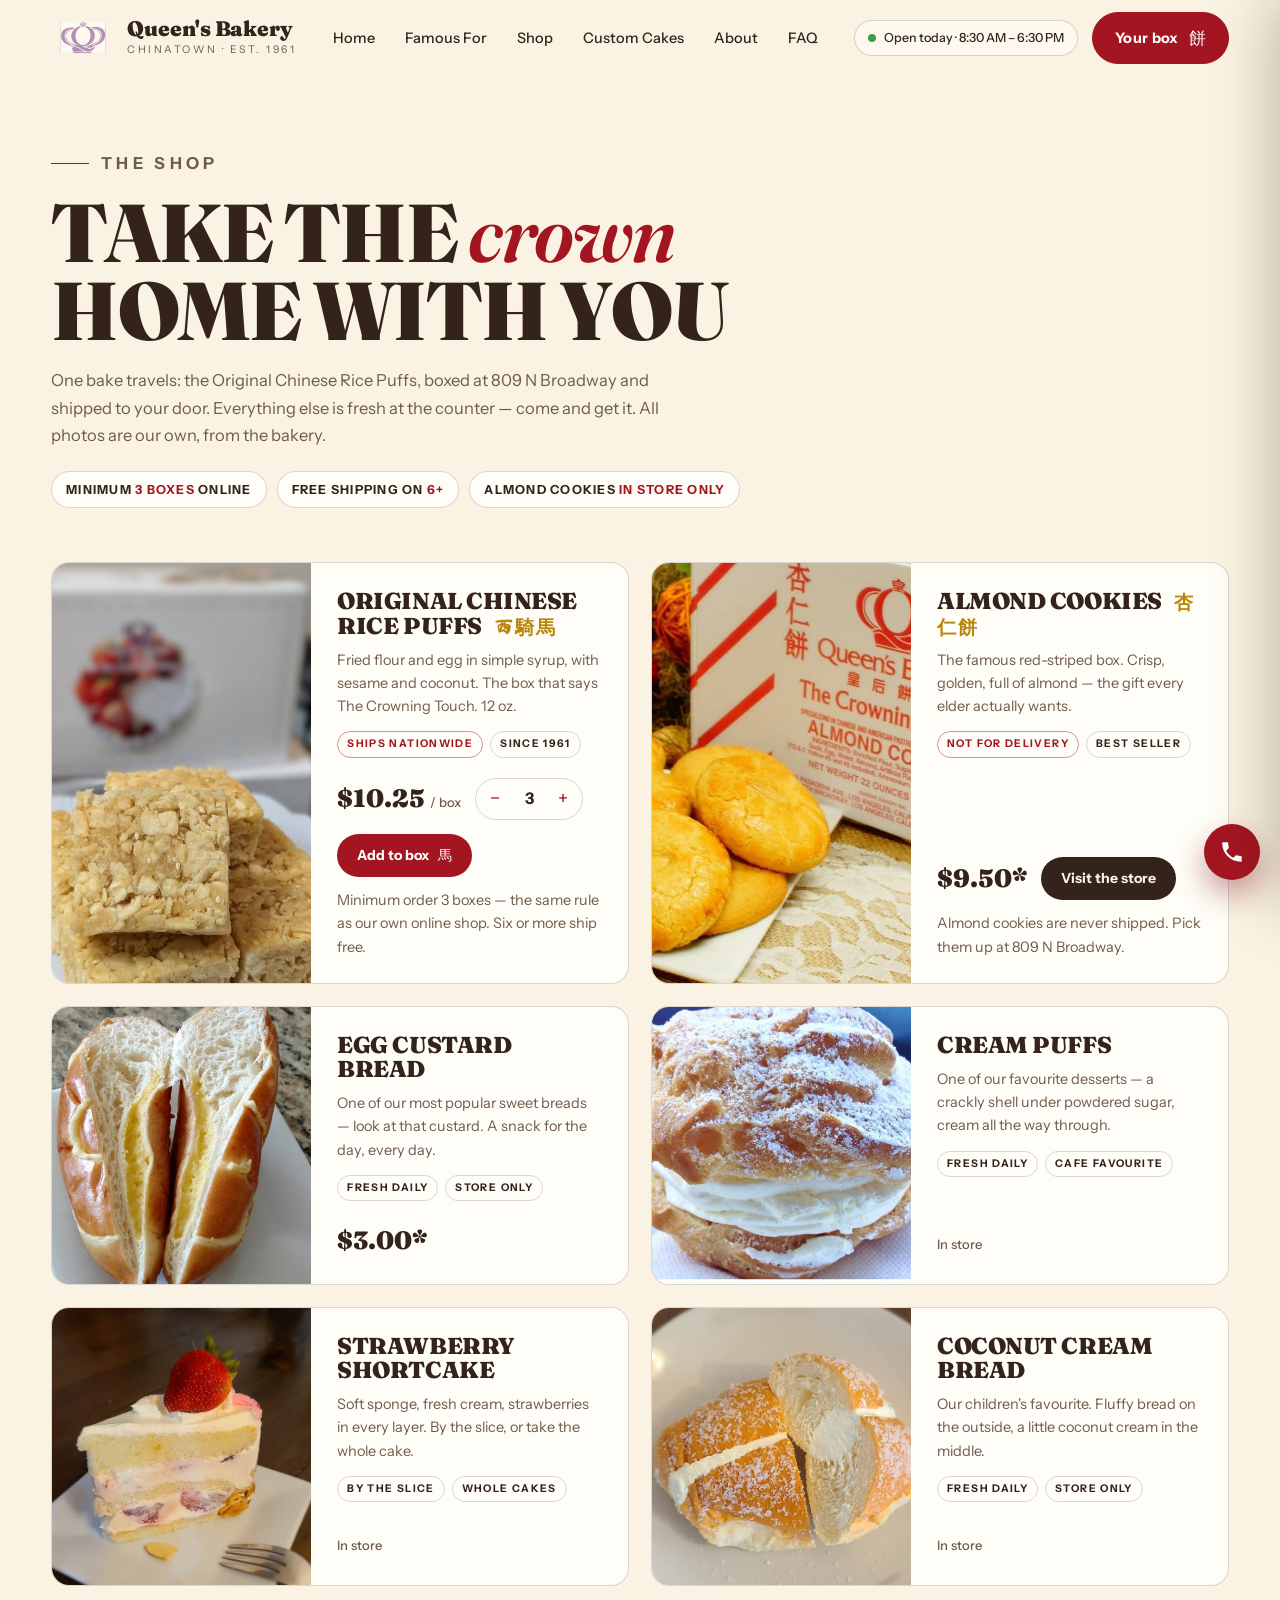
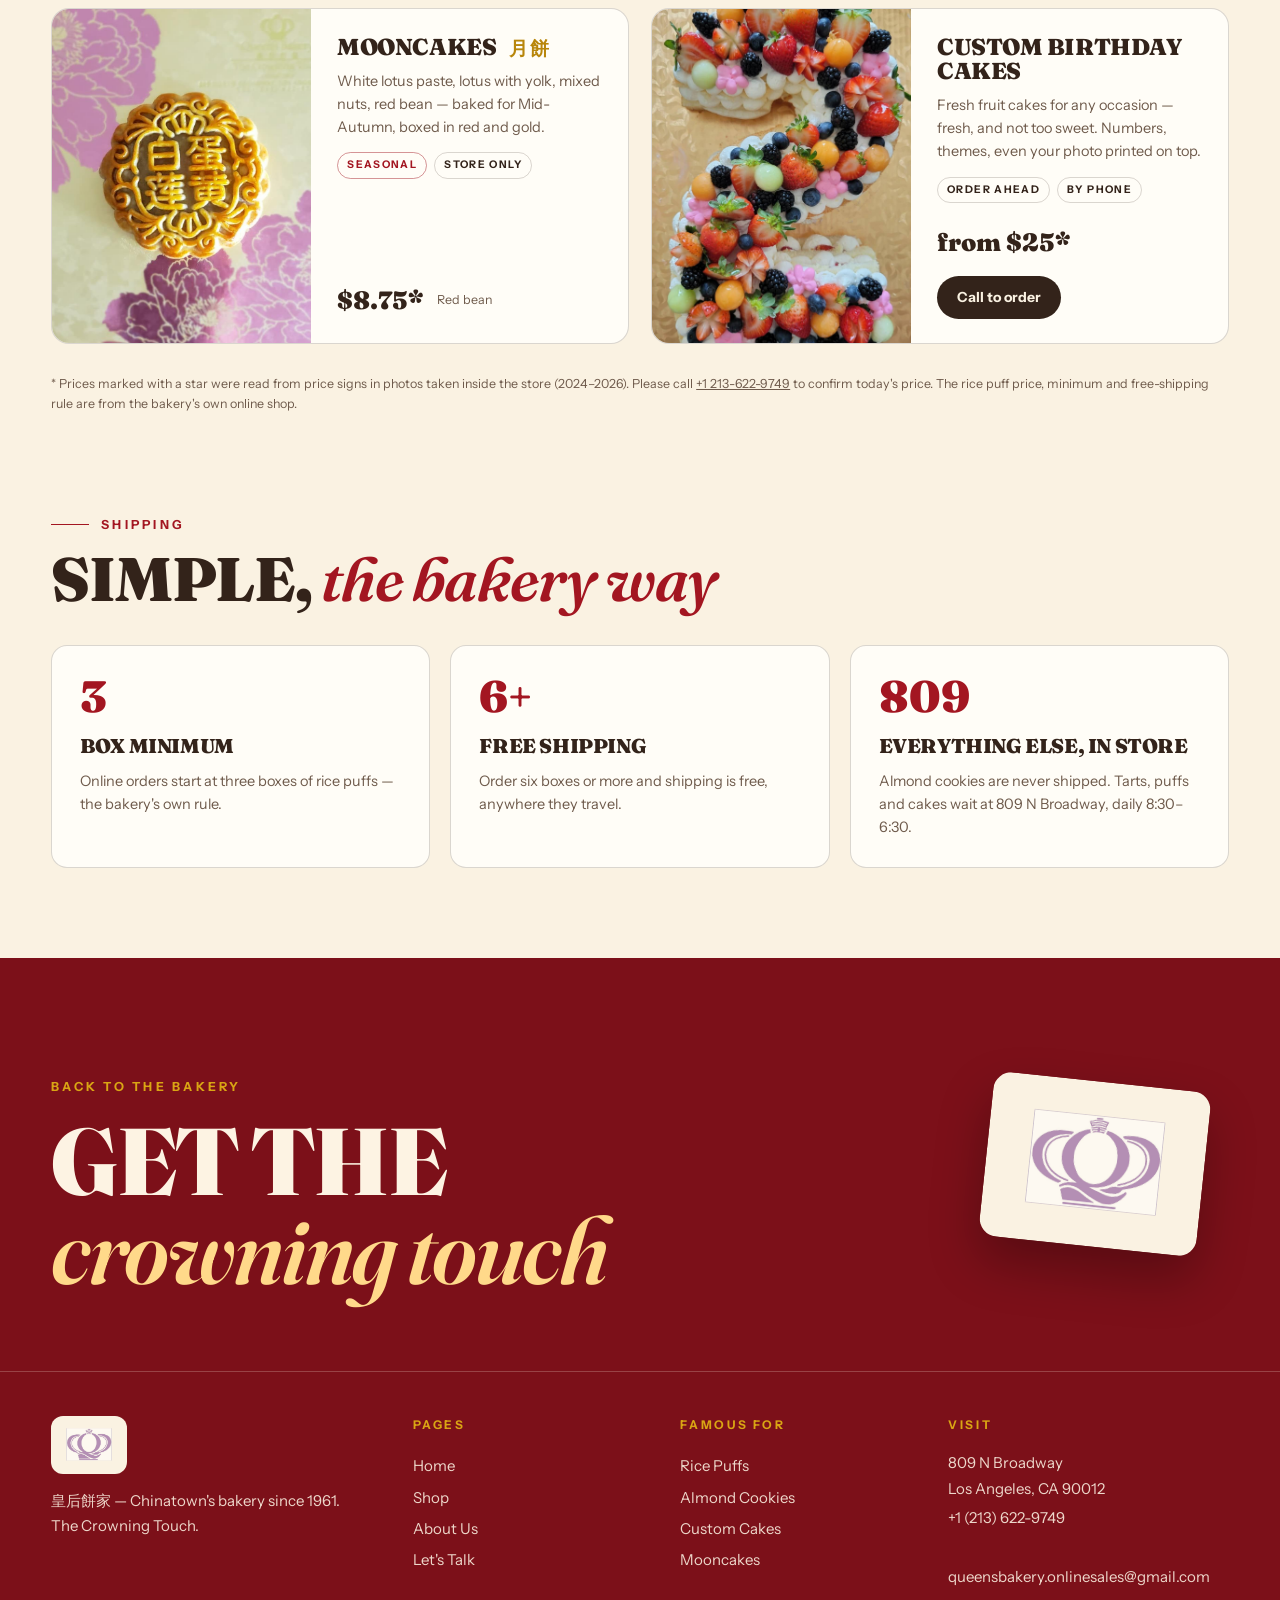
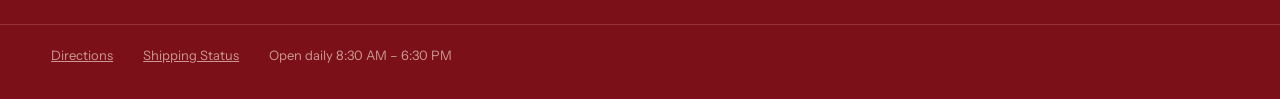
==== commit ad4e917c: "Own-design rebuild: The Crown Box theme, real Instagram photos" ====
--- a/shop.html
+++ b/shop.html
@@ -9,222 +9,194 @@
 <link rel="stylesheet" href="assets/css/site.css">
 </head>
 <body>
-<div id="customCursor" aria-hidden="true"><span>View</span></div>
-
-<header class="header header--paper header--wide" id="siteHeader">
-  <div class="header__wrapper">
-    <nav aria-label="Main">
-      <a class="header__logo-container" href="index.html" aria-label="Queen's Bakery — home">
-        <img class="header__logo" src="assets/img/queens-logo.png" alt="Queen's Bakery crown logo">
-        <span class="header__wordmark">Queen's Bakery<small>Chinatown · 皇后餅家</small></span>
-      </a>
-      <div class="header__navigation">
-        <span class="nav-item"><a href="index.html">Home</a></span>
-        <span class="nav-item"><a href="index.html#poster-rice-puffs">Specialties</a></span>
-        <span class="nav-item"><a href="shop.html">Shop</a></span>
-        <span class="nav-item"><a href="index.html#visit">Visit</a></span>
-        <span class="nav-item"><a href="index.html#about">About Us</a></span>
-      </div>
-      <div class="header__right">
-        <span class="header__place">Los Angeles · Chinatown</span>
-        <button class="contact-postcard-cta cart-toggle" id="cartToggle" type="button" style="background:transparent;cursor:pointer">
-          <span class="contact-postcard-cta__label">Cart</span><span class="contact-postcard-cta__kanji">餅</span>
-          <span class="cart-count" id="cartCount" hidden>0</span>
-        </button>
-      </div>
-      <div class="header__navigation-mobile">
-        <button class="header__menu-toggle" id="menuToggle" type="button" aria-label="Open menu" aria-expanded="false">☰</button>
-      </div>
+
+<header class="header" id="siteHeader">
+  <div class="header__in">
+    <a class="header__brand" href="index.html" aria-label="Queen's Bakery — home">
+      <img src="assets/img/queens-logo.png" alt="Queen's Bakery crown logo">
+      <span><b>Queen's Bakery</b><small>Chinatown · Est. 1961</small></span>
+    </a>
+    <nav class="header__nav" aria-label="Main">
+      <a href="index.html">Home</a>
+      <a href="index.html#famous">Famous For</a>
+      <a href="shop.html">Shop</a>
+      <a href="index.html#cakes">Custom Cakes</a>
+      <a href="index.html#about">About</a>
+      <a href="index.html#faq">FAQ</a>
     </nav>
-  </div>
-  <div class="nav-dropdown-mobile" id="mobileMenu">
-    <div class="nav-dropdown-mobile__links">
-      <a href="index.html">Home</a><a href="shop.html">Shop</a><a href="index.html#visit">Visit</a><a href="index.html#about">About Us</a><a href="index.html#faq">FAQ</a>
-    </div>
-    <button class="contact-postcard-cta" id="cartToggleMobile" type="button" style="background:transparent;cursor:pointer;width:100%"><span class="contact-postcard-cta__label">Open cart</span><span class="contact-postcard-cta__kanji">餅</span></button>
+    <div class="header__right">
+      <span class="hours-chip"><i></i>Open today · 8:30 AM – 6:30 PM</span>
+      <button class="btn cart-toggle" id="cartToggle" type="button"><span>Your box</span><span class="brush">餅</span><span class="cart-count" id="cartCount" hidden>0</span></button>
+      <button class="header__burger" id="menuToggle" type="button" aria-label="Open menu" aria-expanded="false">☰</button>
+    </div>
   </div>
 </header>
-
-<main class="paper-page">
+<div class="mobile-menu" id="mobileMenu">
+  <a href="index.html">Home</a>
+  <a href="index.html#famous">Famous For</a>
+  <a href="shop.html">Shop</a>
+  <a href="index.html#cakes">Custom Cakes</a>
+  <a href="index.html#about">About</a>
+  <button class="btn" id="cartToggleMobile" type="button"><span>Open your box</span><span class="brush">餅</span></button>
+</div>
+
+<main>
   <section class="shop-hero">
-    <div class="petals" data-petals aria-hidden="true"></div>
-    <h1 class="p-title p-title--section" data-reveal>
-      <span class="p-title__line-mask" style="--line:1"><span>The shop</span></span>
-      <span class="p-title__line-mask" style="--line:2"><span><em>order the original</em></span></span>
-    </h1>
-    <p class="shop-hero__sub">One bake travels: the Original Chinese Rice Puffs, boxed at 809 N Broadway and shipped to your door. Everything else is fresh at the counter — come and get it.</p>
-    <ul class="shop-hero__meta">
-      <li>Minimum 3 boxes online</li>
-      <li>Free shipping on 6+</li>
-      <li>Open daily 8:30 AM – 6:30 PM</li>
-    </ul>
+    <p class="sec__kick">The shop</p>
+    <h1 style="margin-top:14px">Take the <em>crown</em><br>home with you</h1>
+    <p>One bake travels: the Original Chinese Rice Puffs, boxed at 809 N Broadway and shipped to your door. Everything else is fresh at the counter — come and get it. All photos are our own, from the bakery.</p>
+    <div class="shop-meta">
+      <span>Minimum <b>3 boxes</b> online</span>
+      <span>Free shipping on <b>6+</b></span>
+      <span>Almond cookies <b>in store only</b></span>
+    </div>
   </section>
 
-  <section class="shop-grid-section" aria-label="Products">
-    <div class="shop-grid">
-
-      <article class="work-postcard shop-card" data-product="rice-puffs">
-        <span class="work-postcard__copy">
-          <span class="work-postcard__title"><span>Original Chinese Rice Puffs</span></span>
-          <span class="work-postcard__description">西騎馬 — fried flour and egg in simple syrup, sesame and coconut. The box that says The Crowning Touch. 12 oz.</span>
-          <span class="work-postcard__scope"><li>Online</li><li>Ships nationwide</li><li>Since 1961</li></span>
-          <span class="price-row">
-            <span class="price">$10.25 <small>/ box</small></span>
-            <span class="tag tag--sakura">Free shipping 6+</span>
+  <section class="shop-grid" aria-label="Products">
+    <article class="p-card">
+      <figure><img src="assets/img/puffs.jpg" alt="Queen's Bakery rice puffs stacked on a plate"></figure>
+      <div class="p-card__body">
+        <h3>Original Chinese Rice Puffs <span class="cn">西騎馬</span></h3>
+        <p>Fried flour and egg in simple syrup, with sesame and coconut. The box that says The Crowning Touch. 12 oz.</p>
+        <div class="p-card__tags"><span class="hot">Ships nationwide</span><span>Since 1961</span></div>
+        <div class="p-card__foot">
+          <span class="price">$10.25 <small>/ box</small></span>
+          <span class="qty" aria-label="Quantity">
+            <button type="button" data-qty="-1" aria-label="One less box">−</button>
+            <output id="puffQty">3</output>
+            <button type="button" data-qty="1" aria-label="One more box">+</button>
           </span>
-          <span class="price-row">
-            <span class="qty" aria-label="Quantity">
-              <button type="button" data-qty="-1" aria-label="One less box">−</button>
-              <output id="puffQty">3</output>
-              <button type="button" data-qty="1" aria-label="One more box">+</button>
-            </span>
-            <button class="add-btn" id="addPuffs" type="button"><span class="label">Add to cart</span><span class="kanji">馬</span></button>
-          </span>
-          <span class="note">Minimum order 3 boxes — the same rule as our own online shop.</span>
-        </span>
-        <span class="work-postcard__art"><img class="work-postcard__background" src="assets/img/queens-1-web.jpg" alt="Queen's Bakery rice puffs beside their box"></span>
-      </article>
-
-      <article class="work-postcard shop-card">
-        <span class="work-postcard__copy">
-          <span class="work-postcard__title"><span>Almond Cookies</span></span>
-          <span class="work-postcard__description">The famous red-and-white box. Crisp, golden, full of almond.</span>
-          <span class="work-postcard__scope"><li>Best seller</li><li>Store only</li></span>
-          <span class="price-row"><span class="price">$9.50*</span><span class="tag tag--red">Not for delivery</span></span>
-          <span class="note">Almond cookies are not available for delivery — pick them up at 809 N Broadway.</span>
-        </span>
-        <span class="work-postcard__art"><img class="work-postcard__background" src="assets/img/almond-cookies.jpg" alt="Chinese almond cookies"></span>
-      </article>
-
-      <article class="work-postcard shop-card">
-        <span class="work-postcard__copy">
-          <span class="work-postcard__title"><span>Egg Custard Tarts</span></span>
-          <span class="work-postcard__description">Silky custard, flaky shell. Out of the oven every morning.</span>
-          <span class="work-postcard__scope"><li>Fresh daily</li><li>Store only</li></span>
-          <span class="price-row"><span class="tag">In store</span></span>
-          <span class="note">Come early — the morning trays go fast.</span>
-        </span>
-        <span class="work-postcard__art"><img class="work-postcard__background" src="assets/img/egg-tarts.jpg" alt="Egg custard tarts"></span>
-      </article>
-
-      <article class="work-postcard shop-card">
-        <span class="work-postcard__copy">
-          <span class="work-postcard__title"><span>Cream Puffs</span></span>
-          <span class="work-postcard__description">Light shells with generous cream — the tea-time order.</span>
-          <span class="work-postcard__scope"><li>Fresh daily</li><li>Cafe favourite</li></span>
-          <span class="price-row"><span class="tag">In store</span></span>
-        </span>
-        <span class="work-postcard__art"><img class="work-postcard__background" src="assets/img/cream-puff.jpg" alt="Cream puff"></span>
-      </article>
-
-      <article class="work-postcard shop-card">
-        <span class="work-postcard__copy">
-          <span class="work-postcard__title"><span>Strawberry Shortcake</span></span>
-          <span class="work-postcard__description">The slice people cross Chinatown for — soft sponge, cream, strawberries.</span>
-          <span class="work-postcard__scope"><li>By the slice</li><li>Whole cakes</li></span>
-          <span class="price-row"><span class="tag">In store</span></span>
-        </span>
-        <span class="work-postcard__art"><img class="work-postcard__background" src="assets/img/shortcake.jpg" alt="Strawberry shortcake"></span>
-      </article>
-
-      <article class="work-postcard shop-card">
-        <span class="work-postcard__copy">
-          <span class="work-postcard__title"><span>Custom Birthday Cakes</span></span>
-          <span class="work-postcard__description">Fresh fruit cakes, fresh and not too sweet. Tell us the occasion — we bake for it.</span>
-          <span class="work-postcard__scope"><li>Order ahead</li><li>By phone</li></span>
-          <span class="price-row"><span class="price">from $25*</span></span>
-          <span class="price-row"><a class="call-btn" href="tel:+12136229749"><span class="label">Call to order</span></a></span>
-        </span>
-        <span class="work-postcard__art"><img class="work-postcard__background" src="assets/img/birthday-cake.jpg" alt="Fresh fruit birthday cake"></span>
-      </article>
-
-      <article class="work-postcard shop-card">
-        <span class="work-postcard__copy">
-          <span class="work-postcard__title"><span>Red Bean Mooncakes</span></span>
-          <span class="work-postcard__description">For the Mid-Autumn Festival — golden crust, smooth red bean heart.</span>
-          <span class="work-postcard__scope"><li>Seasonal</li><li>Store only</li></span>
-          <span class="price-row"><span class="price">$8.75*</span><span class="tag">Seasonal</span></span>
-        </span>
-        <span class="work-postcard__art"><img class="work-postcard__background" src="assets/img/mooncakes.jpg" alt="Mooncake cut open"></span>
-      </article>
-
-      <article class="work-postcard shop-card">
-        <span class="work-postcard__copy">
-          <span class="work-postcard__title"><span>Wintermelon Pastry</span></span>
-          <span class="work-postcard__description">Flaky pastry, gentle wintermelon heart — the quiet classic.</span>
-          <span class="work-postcard__scope"><li>Fresh daily</li><li>Store only</li></span>
-          <span class="price-row"><span class="price">$3.25*</span></span>
-          <span class="note">Morning breads from $3.00* — red bean and egg custard breads on the same trays.</span>
-        </span>
-        <span class="work-postcard__art"><img class="work-postcard__background" src="assets/img/wintermelon.jpg" alt="Wintermelon pastry"></span>
-      </article>
-
-    </div>
-    <p class="note" style="max-width:1060px;margin:1.6rem auto 0">* Prices marked with a star were read from price signs in photos taken inside the store (2024–2026). Please call <a href="tel:+12136229749">+1 213-622-9749</a> to confirm today's price. The rice puff price, minimum and free-shipping rule are from the bakery's own online shop.</p>
+          <button class="add-btn" id="addPuffs" type="button"><span>Add to box</span><span class="brush">馬</span></button>
+        </div>
+        <p class="note" style="margin-top:12px">Minimum order 3 boxes — the same rule as our own online shop. Six or more ship free.</p>
+      </div>
+    </article>
+
+    <article class="p-card">
+      <figure><img src="assets/img/almond.jpg" alt="Almond cookies beside the Queen's Bakery almond cookie box"></figure>
+      <div class="p-card__body">
+        <h3>Almond Cookies <span class="cn">杏仁餅</span></h3>
+        <p>The famous red-striped box. Crisp, golden, full of almond — the gift every elder actually wants.</p>
+        <div class="p-card__tags"><span class="hot">Not for delivery</span><span>Best seller</span></div>
+        <div class="p-card__foot">
+          <span class="price">$9.50*</span>
+          <a class="call-btn" href="https://maps.google.com/?cid=10081724255272147053" target="_blank" rel="noopener"><span>Visit the store</span></a>
+        </div>
+        <p class="note" style="margin-top:12px">Almond cookies are never shipped. Pick them up at 809 N Broadway.</p>
+      </div>
+    </article>
+
+    <article class="p-card">
+      <figure><img src="assets/img/custard-bread.jpg" alt="Egg custard bread split open showing the custard inside"></figure>
+      <div class="p-card__body">
+        <h3>Egg Custard Bread</h3>
+        <p>One of our most popular sweet breads — look at that custard. A snack for the day, every day.</p>
+        <div class="p-card__tags"><span>Fresh daily</span><span>Store only</span></div>
+        <div class="p-card__foot"><span class="price">$3.00*</span></div>
+      </div>
+    </article>
+
+    <article class="p-card">
+      <figure><img src="assets/img/cream-puff.jpg" alt="Cream puff dusted with powdered sugar"></figure>
+      <div class="p-card__body">
+        <h3>Cream Puffs</h3>
+        <p>One of our favourite desserts — a crackly shell under powdered sugar, cream all the way through.</p>
+        <div class="p-card__tags"><span>Fresh daily</span><span>Cafe favourite</span></div>
+        <div class="p-card__foot"><span class="price"><small>In store</small></span></div>
+      </div>
+    </article>
+
+    <article class="p-card">
+      <figure><img src="assets/img/shortcake.jpg" alt="A slice of strawberry shortcake topped with a whole strawberry"></figure>
+      <div class="p-card__body">
+        <h3>Strawberry Shortcake</h3>
+        <p>Soft sponge, fresh cream, strawberries in every layer. By the slice, or take the whole cake.</p>
+        <div class="p-card__tags"><span>By the slice</span><span>Whole cakes</span></div>
+        <div class="p-card__foot"><span class="price"><small>In store</small></span></div>
+      </div>
+    </article>
+
+    <article class="p-card">
+      <figure><img src="assets/img/bread-coconut.jpg" alt="Coconut cream bread cut in half"></figure>
+      <div class="p-card__body">
+        <h3>Coconut Cream Bread</h3>
+        <p>Our children's favourite. Fluffy bread on the outside, a little coconut cream in the middle.</p>
+        <div class="p-card__tags"><span>Fresh daily</span><span>Store only</span></div>
+        <div class="p-card__foot"><span class="price"><small>In store</small></span></div>
+      </div>
+    </article>
+
+    <article class="p-card">
+      <figure><img src="assets/img/mooncake.jpg" alt="A single Queen's Bakery mooncake on floral paper"></figure>
+      <div class="p-card__body">
+        <h3>Mooncakes <span class="cn">月餅</span></h3>
+        <p>White lotus paste, lotus with yolk, mixed nuts, red bean — baked for Mid-Autumn, boxed in red and gold.</p>
+        <div class="p-card__tags"><span class="hot">Seasonal</span><span>Store only</span></div>
+        <div class="p-card__foot"><span class="price">$8.75*</span><span class="note">Red bean</span></div>
+      </div>
+    </article>
+
+    <article class="p-card">
+      <figure><img src="assets/img/cake-fruit.jpg" alt="Fruit numeral birthday cake covered in berries"></figure>
+      <div class="p-card__body">
+        <h3>Custom Birthday Cakes</h3>
+        <p>Fresh fruit cakes for any occasion — fresh, and not too sweet. Numbers, themes, even your photo printed on top.</p>
+        <div class="p-card__tags"><span>Order ahead</span><span>By phone</span></div>
+        <div class="p-card__foot">
+          <span class="price">from $25*</span>
+          <a class="call-btn" href="tel:+12136229749"><span>Call to order</span></a>
+        </div>
+      </div>
+    </article>
   </section>
 
-  <section class="shipping-tickets" aria-label="Shipping">
-    <h2 class="p-title p-title--section" data-reveal>
-      <span class="p-title__line-mask" style="--line:1"><span>Shipping, <em>the simple way</em></span></span>
-    </h2>
-    <div class="shipping-tickets__grid">
-      <div class="ticket"><span class="big">3</span><h3>Box minimum</h3><p>Online orders start at three boxes of rice puffs — the bakery's own rule.</p></div>
-      <div class="ticket"><span class="big">6+</span><h3>Free shipping</h3><p>Order six boxes or more and shipping is free, anywhere they travel.</p></div>
-      <div class="ticket"><span class="big">809</span><h3>Everything else, in store</h3><p>Almond cookies are never shipped. Tarts, puffs and cakes wait at 809 N Broadway, daily 8:30–6:30.</p></div>
+  <p class="note shop-note">* Prices marked with a star were read from price signs in photos taken inside the store (2024–2026). Please call <a href="tel:+12136229749">+1 213-622-9749</a> to confirm today's price. The rice puff price, minimum and free-shipping rule are from the bakery's own online shop.</p>
+
+  <section class="ship-sec">
+    <p class="sec__kick">Shipping</p>
+    <h2 class="sec__title" style="margin-top:14px">Simple, <em>the bakery way</em></h2>
+    <div class="ship-grid">
+      <div class="ship-card"><b>3</b><h3>Box minimum</h3><p>Online orders start at three boxes of rice puffs — the bakery's own rule.</p></div>
+      <div class="ship-card"><b>6+</b><h3>Free shipping</h3><p>Order six boxes or more and shipping is free, anywhere they travel.</p></div>
+      <div class="ship-card"><b>809</b><h3>Everything else, in store</h3><p>Almond cookies are never shipped. Tarts, puffs and cakes wait at 809 N Broadway, daily 8:30–6:30.</p></div>
     </div>
   </section>
 </main>
 
 <footer class="footer" id="visit">
-  <div class="footer__art" aria-hidden="true">
-    <svg viewBox="0 0 500 600" preserveAspectRatio="xMaxYMax meet">
-      <circle cx="392" cy="86" r="64" fill="#d62828"/>
-      <path d="M420 600 C414 500 398 430 366 372 C344 332 314 306 272 288 C314 298 348 320 378 352 C388 312 386 272 366 236 C402 272 418 314 422 360 C438 308 470 272 522 250 L560 250 L560 600 Z" fill="#2e2422" transform="translate(-60,0)"/>
-      <g fill="#db5b7f"><circle cx="290" cy="272" r="26"/><circle cx="340" cy="238" r="32"/><circle cx="396" cy="252" r="28"/><circle cx="440" cy="290" r="24"/><circle cx="366" cy="300" r="22"/></g>
-      <g fill="#efa9bf"><circle cx="318" cy="262" r="15"/><circle cx="404" cy="282" r="14"/><circle cx="452" cy="316" r="12"/></g>
-    </svg>
-  </div>
-  <div class="footer__content">
-    <div class="footer__text">
-      <a class="footer__text-link" href="index.html">
-        <h2 class="footer__headline"><span>Still thinking</span><span>about dessert?</span><em>let's make it royal</em></h2>
-      </a>
-    </div>
-    <div class="footer__navigation">
-      <nav class="navigation" aria-label="Pages">
-        <h3 class="navigation__title">Pages</h3>
-        <ul class="navigation__group">
-          <li><a href="index.html">Home</a></li>
-          <li><a href="shop.html">Shop</a></li>
-          <li><a href="index.html#about">About Us</a></li>
-          <li><a href="mailto:queensbakery.onlinesales@gmail.com">Let's Talk</a></li>
-        </ul>
-      </nav>
-      <nav class="navigation" aria-label="Specialties">
-        <h3 class="navigation__title">Specialties</h3>
-        <ul class="navigation__group">
-          <li><a href="index.html#poster-rice-puffs">Rice Puffs</a></li>
-          <li><a href="index.html#poster-almond-cookies">Almond Cookies</a></li>
-          <li><a href="index.html#poster-cakes">Custom Cakes</a></li>
-          <li><a href="index.html#poster-fresh-daily">Fresh Daily</a></li>
-        </ul>
-      </nav>
-      <div class="navigation">
-        <h3 class="navigation__title">Contact</h3>
-        <address class="navigation__group">
-          <a href="mailto:queensbakery.onlinesales@gmail.com">queensbakery.onlinesales@gmail.com</a>
-          <a href="tel:+12136229749">+1 (213) 622-9749</a>
-          <span>809 N Broadway, Los Angeles, CA 90012</span>
-        </address>
-      </div>
-    </div>
-    <div class="footer__legal">
-      <ul class="footer__privacy">
-        <li><a href="https://maps.google.com/?cid=10081724255272147053" target="_blank" rel="noopener">Directions</a></li>
-        <li><a href="https://www.queensbakeryla.com/shipping-status" target="_blank" rel="noopener">Shipping Status</a></li>
-        <li>Open daily 8:30 AM – 6:30 PM</li>
-      </ul>
-    </div>
+  <a class="footer__cta" href="index.html">
+    <span class="kick">Back to the bakery</span>
+    <h2>Get the<br><em>crowning touch</em></h2>
+    <img class="footer__crown" src="assets/img/queens-logo.png" alt="" aria-hidden="true">
+  </a>
+  <div class="footer__grid">
+    <div class="footer__brand">
+      <img src="assets/img/queens-logo.png" alt="Queen's Bakery crown logo">
+      <p>皇后餅家 — Chinatown's bakery since 1961. The Crowning Touch.</p>
+    </div>
+    <nav aria-label="Pages">
+      <h4>Pages</h4>
+      <a href="index.html">Home</a>
+      <a href="shop.html">Shop</a>
+      <a href="index.html#about">About Us</a>
+      <a href="mailto:queensbakery.onlinesales@gmail.com">Let's Talk</a>
+    </nav>
+    <nav aria-label="Famous for">
+      <h4>Famous For</h4>
+      <a href="index.html#puffs">Rice Puffs</a>
+      <a href="index.html#famous">Almond Cookies</a>
+      <a href="index.html#cakes">Custom Cakes</a>
+      <a href="index.html#mooncakes">Mooncakes</a>
+    </nav>
+    <div>
+      <h4>Visit</h4>
+      <p>809 N Broadway<br>Los Angeles, CA 90012<br><a href="tel:+12136229749">+1 (213) 622-9749</a><br><a href="mailto:queensbakery.onlinesales@gmail.com">queensbakery.onlinesales@gmail.com</a></p>
+    </div>
+  </div>
+  <div class="footer__legal">
+    <a href="https://maps.google.com/?cid=10081724255272147053" target="_blank" rel="noopener">Directions</a>
+    <a href="https://www.queensbakeryla.com/shipping-status" target="_blank" rel="noopener">Shipping Status</a>
+    <span>Open daily 8:30 AM – 6:30 PM</span>
   </div>
 </footer>
 
@@ -235,7 +207,7 @@
 <div class="cart-backdrop" id="cartBackdrop"></div>
 <aside class="cart-drawer" id="cartDrawer" aria-label="Shopping cart">
   <div class="cart-drawer__head">
-    <h2>Your box</h2>
+    <h2>Your box <span>餅家</span></h2>
     <button class="cart-close" id="cartClose" type="button" aria-label="Close cart">✕</button>
   </div>
   <div class="cart-items" id="cartItems"></div>
@@ -246,9 +218,9 @@
   <div class="cart-foot">
     <div class="cart-total"><span>Subtotal</span><span id="cartSubtotal">$0.00</span></div>
     <div class="cart-ship"><span>Shipping</span><span id="cartShipping">—</span></div>
-    <button class="add-btn checkout-btn" id="checkoutBtn" type="button"><span class="label">Order by email</span><span class="kanji">馬</span></button>
+    <button class="add-btn checkout-btn" id="checkoutBtn" type="button"><span>Order by email</span><span class="brush">馬</span></button>
     <p class="cart-msg" id="cartMsg"></p>
-    <p class="note">Checkout opens your email app with the order addressed to the bakery's online sales inbox — the same way their own shop takes online enquiries. Or call <a href="tel:+12136229749">+1 213-622-9749</a>.</p>
+    <p class="note">Checkout opens your email app with the order addressed to the bakery's online sales inbox — the same way their own shop takes online orders. Or call <a href="tel:+12136229749">+1 213-622-9749</a>.</p>
   </div>
 </aside>
 
--- a/assets/css/site.css
+++ b/assets/css/site.css
@@ -1,446 +1,344 @@
-@charset "UTF-8";
 @import url("../fonts/fonts-local.css");
-
-/* ===== TOKENS — kigo.studio entry CSS, verbatim values ===== */
+/* ============================================================
+   QUEEN'S BAKERY — "THE CROWN BOX" (own design)
+   Section ideas borrowed from a studio reference; every visual
+   decision here is Queen's own: cream box, imperial red, gold
+   foil, cocoa ink — the colours of the bakery's own packaging.
+   ============================================================ */
 :root{
-  font-size:clamp(16px,1vw + 1vh + .2vmin,20px);
-  --color-text:#fff; --color-background:#0a0a0a; --color-surface:#272727;
-  --red:#d62828; --orange:#f77f00; --green:#94e669; --yellow:#fcbf49; --gold:#eae2b7; --blue:#003049;
-  --dark-grey:#272727; --light-gray:#4a4949; --darkest-grey:#1d1d1d;
-  --paper:#fff; --paper-warm:#efece8; --ink:#202020; --ink-soft:#5a5557; --sakura:#db5b7f;
-  --rule:rgba(39,39,39,.19); --rule-card:#272727;
-  --title:"Kanit",Inter,-apple-system,"Segoe UI",Roboto,sans-serif;
-  --display:"Kigo Display","Poppins",sans-serif;
-  --display-italic:"Kigo Display Italic","Playfair Display",Georgia,serif;
-  --brush:"Kigo Brush","Ma Shan Zheng",serif;
-  --serif:Georgia,Cambria,"Times New Roman",Times,serif;
-  --ease-rise:cubic-bezier(.65,0,.25,1); --ease-soft:cubic-bezier(.25,.7,.25,1);
-  --section-spacing:8rem; --header-height:80px; --whatsapp-size:55px;
-  --font-size-navigation:clamp(14px,.6rem,16px);
-  --padding-horizontal-page:3rem; --max-width:1280px; --edge-padding:clamp(16px,1.2vw,32px);
-  --p-section-y:clamp(4.5rem,8vw,9rem);
-  --font-body:1rem;
-}
-@media screen and (max-width:1024px){ :root{--header-height:55px} }
-@media screen and (max-width:991px){ :root{--section-spacing:4rem} }
-@media screen and (max-width:767px){ :root{--padding-horizontal-page:2rem;--whatsapp-size:50px} }
-@media screen and (max-width:479px){ :root{--padding-horizontal-page:1.5rem} }
-
-@font-face{font-family:"Kigo Display";font-style:normal;font-weight:700;font-display:swap;src:url("../fonts/Poppins-700-latin.woff2") format("woff2")}
-@font-face{font-family:"Kigo Display Italic";font-style:italic;font-weight:700;font-display:swap;src:url("../fonts/PlayfairDisplay-700-italic-latin.woff2") format("woff2")}
-@font-face{font-family:"Kigo Brush";font-style:normal;font-weight:400;font-display:swap;src:url("../fonts/MaShanZheng-brush.woff2") format("woff2")}
-
-*,*:before,*:after{box-sizing:border-box;font-weight:400;margin:0;scrollbar-width:none}
-::-webkit-scrollbar{display:none}
+  --cream:#faf2e2;
+  --cream-2:#f2e4c8;
+  --paper:#fffdf7;
+  --ink:#33231a;
+  --ink-soft:#6f5b4c;
+  --red:#a31621;
+  --red-deep:#7c1019;
+  --gold:#b8860b;
+  --gold-bright:#d9a514;
+  --blush:#eec9c4;
+  --line:rgba(51,35,26,.18);
+  --serif:'Fraunces',Georgia,serif;
+  --sans:'Instrument Sans',system-ui,sans-serif;
+  --brush:'QB Brush',serif;
+  --ease:cubic-bezier(.22,.9,.24,1);
+  --ease-out:cubic-bezier(.16,1,.3,1);
+  --edge:clamp(18px,4vw,56px);
+  --header-h:76px;
+}
+*{box-sizing:border-box}
 html{scroll-behavior:smooth}
-body{background:var(--paper);color:var(--ink);font-family:"Poppins",Inter,-apple-system,"Segoe UI",Roboto,sans-serif;font-size:var(--font-body);line-height:1.6;-webkit-font-smoothing:antialiased;text-rendering:optimizeLegibility;overflow-x:clip}
+html,body{overflow-x:clip}
+body{margin:0;background:var(--cream);color:var(--ink);font-family:var(--sans);font-size:16px;line-height:1.55;-webkit-font-smoothing:antialiased}
 img{display:block;max-width:100%}
 a{color:inherit}
-button{font-family:inherit;background:none;border:0;cursor:pointer;color:inherit}
-:focus-visible{outline:2px solid var(--red);outline-offset:5px}
-
-/* paper page (reference .paper-page / .home overrides) */
-.paper-page{--color-text:var(--ink);--color-background:var(--paper);--color-surface:var(--paper-warm);background:var(--paper);color:var(--ink)}
-.home{--color-text:#202020;--color-background:#fff;--color-surface:#efece8;--haiku-size:clamp(2rem,3.4vw,3.5rem);--haiku-peek:calc(var(--haiku-size)*1.6)}
-
-/* ===== TITLES (reference .p-title) ===== */
-.p-title{font-family:var(--display);font-weight:700;letter-spacing:-.06em;line-height:1.05;margin:0;text-transform:uppercase;text-wrap:balance;word-spacing:.08em}
-.p-title em{color:var(--sakura);font-family:var(--display-italic);font-style:italic;font-synthesis:none;letter-spacing:-.045em;text-transform:lowercase}
-.p-title--section{font-size:clamp(2.4rem,4.6vw,5.5rem)}
-.p-title__line-mask{clip-path:inset(-.15em -.1em 0 -.1em);display:block}
-.p-title__line-mask>span{display:inline-block;font-weight:inherit}
-.is-enhanced [data-reveal] .p-title__line-mask>span{transform:translateY(110%)}
-.is-enhanced [data-reveal].is-revealed .p-title__line-mask>span{transform:translateY(0);transition:transform .55s var(--ease-rise);transition-delay:calc(var(--line,1)*70ms)}
-
-/* ===== CUSTOM CURSOR (reference #customCursor 60px) ===== */
-#customCursor{align-items:center;background:transparent;border:1px solid rgba(32,32,32,.45);border-radius:50%;color:#202020;display:flex;font-size:11px;font-family:var(--title);letter-spacing:.08em;text-transform:uppercase;height:60px;justify-content:center;left:0;top:0;line-height:1.4;pointer-events:none;position:fixed;text-align:center;width:60px;z-index:300;transform:translate(-50%,-50%);transition:width .25s var(--ease-soft),height .25s var(--ease-soft),background-color .25s}
-#customCursor span{opacity:0;transition:opacity .2s}
-#customCursor.is-active{width:84px;height:84px;background:rgba(255,255,255,.85)}
-#customCursor.is-active span{opacity:1}
-@media (hover:none),(max-width:899px){#customCursor{display:none}}
-
-/* ===== HEADER (reference .header--paper) ===== */
-.header{height:var(--header-height);position:sticky;top:0;width:100%;z-index:104;transition:transform .3s ease;color:#202020}
-.header--wide{margin-left:calc(50% - 50vw);padding-inline:var(--edge-padding);width:100vw}
-.header--hidden{transform:translateY(-100%)}
-.header__wrapper{height:100%;max-width:1600px;margin-inline:auto}
-.header__wrapper nav{display:grid;grid-template-columns:minmax(145px,1fr) max-content minmax(0,1fr);height:100%;align-items:center}
-.header__logo-container{justify-self:start;margin-inline-start:clamp(8px,1vw,16px);display:inline-flex;align-items:center;gap:10px;text-decoration:none}
-.header__logo{height:46px;width:auto}
-.header__wordmark{font-family:var(--display);font-weight:700;font-size:19px;letter-spacing:-.045em;line-height:.95;text-transform:uppercase}
-.header__wordmark small{display:block;font-family:var(--serif);font-weight:400;font-size:10.5px;letter-spacing:.14em;text-transform:none;color:#6b6568;margin-top:3px}
-.header__navigation{align-items:center;column-gap:clamp(1rem,2vw,1.5rem);display:flex;font-size:var(--font-size-navigation);grid-column:2;position:relative;z-index:1}
-.header__navigation:before{backdrop-filter:blur(14px);background:#ffffff9e;border-radius:4px;content:"";inset:10px -12px;opacity:0;pointer-events:none;position:absolute;transition:opacity .2s ease;z-index:-1}
-.header--scrolled .header__navigation:before{opacity:1}
-.nav-item{position:relative}
-.nav-item>a,.nav-item>button.nav-item__link{color:#202020;text-decoration:none;font-size:inherit;display:inline-flex;align-items:center;gap:6px;padding:6px 2px;cursor:pointer}
-.nav-item>a:hover,.nav-item>button.nav-item__link:hover{color:var(--red)}
-.nav-dropdown{position:absolute;top:calc(100% + 14px);left:50%;transform:translate(-50%,8px);background:#fff;border:1px solid var(--rule);padding:14px;opacity:0;pointer-events:none;transition:opacity .25s ease,transform .25s ease;z-index:50}
-.nav-item--has-dropdown:hover .nav-dropdown,.nav-item--has-dropdown:focus-within .nav-dropdown{opacity:1;pointer-events:auto;transform:translate(-50%,0)}
-.nav-dropdown__container{display:grid;grid-template-columns:repeat(4,minmax(130px,1fr));gap:12px}
-.nav-dropdown__item{text-decoration:none}
-.service-preview{--poster-ink:#7c1d25;background:#fff;border:1px solid rgba(39,39,39,.19);display:flex;flex-direction:column;height:100%;overflow:hidden;position:relative;width:100%}
-.service-preview--almond{--poster-ink:#21464b}.service-preview--cakes{--poster-ink:#a13d27}.service-preview--fresh{--poster-ink:#6f342d}
-.service-preview__title{color:var(--poster-ink);font-family:var(--title);font-size:17px;font-weight:600;letter-spacing:-.04em;line-height:.95;padding:12px 12px 0;text-transform:uppercase}
-.service-preview__art{height:86px;margin-top:10px}
-.service-preview__art img{width:100%;height:100%;object-fit:cover}
-.header__right{justify-self:end;display:flex;align-items:center;gap:18px}
-.header__place{font-family:var(--serif);font-size:12.5px;color:#6b6568;white-space:nowrap}
-a.contact-postcard-cta{align-items:center;background:transparent;border:1px solid #101010;border-radius:0;color:#101010;display:inline-flex;font-family:var(--title);font-size:clamp(14px,1.1vw,18px);gap:10px;justify-content:space-between;line-height:1.2;min-height:40px;padding:5px 17px;text-decoration:none;text-transform:uppercase}
-a.contact-postcard-cta .contact-postcard-cta__label{font-weight:600}
-a.contact-postcard-cta .contact-postcard-cta__kanji{color:var(--red);flex-shrink:0;font-family:var(--brush);font-size:24px;letter-spacing:-.08em;line-height:1}
-a.contact-postcard-cta:hover .contact-postcard-cta__kanji{animation:cta-pulse 1.4s ease-in-out infinite}
-@keyframes cta-pulse{0%,100%{transform:scale(1)}50%{transform:scale(1.18) rotate(-3deg)}}
-.header__navigation-mobile{display:none}
-.header__menu-toggle{align-items:center;cursor:pointer;display:inline-flex;flex:0 0 44px;height:44px;justify-content:center;width:44px;font-size:26px;line-height:1}
-.nav-dropdown-mobile{display:none}
+button{font:inherit}
+::selection{background:var(--red);color:var(--cream)}
+h1,h2,h3{font-family:var(--serif);font-weight:900;letter-spacing:-.02em;margin:0}
+
+/* gold double-rule frame — the box border */
+.frame{position:relative}
+.frame:before,.frame:after{content:"";position:absolute;pointer-events:none;border:1px solid var(--gold);opacity:.55}
+.frame:before{inset:10px}
+.frame:after{inset:15px;opacity:.35}
+
+/* red seal stamp */
+.seal{display:inline-flex;align-items:center;justify-content:center;background:var(--red);color:#fff;font-family:var(--brush);border-radius:6px;box-shadow:inset 0 0 0 2px rgba(255,255,255,.35);transform:rotate(-6deg)}
+
+/* ---------- header ---------- */
+.header{position:fixed;inset:0 0 auto 0;z-index:200;height:var(--header-h);transition:background .35s,box-shadow .35s, height .35s}
+.header__in{height:100%;display:flex;align-items:center;gap:20px;padding:0 var(--edge)}
+.header__brand{display:flex;align-items:center;gap:12px;text-decoration:none;flex:0 0 auto}
+.header__brand img{height:46px;width:auto}
+.header__brand b{font-family:var(--serif);font-weight:900;font-size:21px;letter-spacing:-.01em;line-height:1;display:block}
+.header__brand small{display:block;font-size:10.5px;letter-spacing:.24em;text-transform:uppercase;color:var(--ink-soft);margin-top:3px}
+.header__nav{margin-inline:auto;display:flex;gap:30px}
+.header__nav a{text-decoration:none;font-size:14.5px;font-weight:500;position:relative;padding:4px 0}
+.header__nav a:after{content:"";position:absolute;left:0;bottom:0;height:2px;width:100%;background:var(--red);transform:scaleX(0);transform-origin:right;transition:transform .35s var(--ease)}
+.header__nav a:hover:after{transform:scaleX(1);transform-origin:left}
+.header__right{display:flex;align-items:center;gap:14px;flex:0 0 auto}
+.hours-chip{font-size:12.5px;font-weight:500;border:1px solid var(--line);border-radius:999px;padding:7px 13px;display:flex;gap:8px;align-items:center;background:rgba(255,253,247,.6)}
+.hours-chip i{width:8px;height:8px;border-radius:50%;background:#3d9d4e;flex:0 0 auto;animation:pulse 2s infinite}
+@keyframes pulse{0%,100%{box-shadow:0 0 0 0 rgba(61,157,78,.45)}55%{box-shadow:0 0 0 6px rgba(61,157,78,0)}}
+.btn{display:inline-flex;align-items:center;gap:10px;background:var(--red);color:#fff;text-decoration:none;font-weight:700;font-size:14.5px;letter-spacing:.02em;padding:12px 22px;border-radius:999px;border:1px solid var(--red);cursor:pointer;transition:transform .25s var(--ease),background .25s,color .25s}
+.btn:hover{background:var(--red-deep);transform:translateY(-2px)}
+.btn--ghost{background:transparent;color:var(--ink);border-color:var(--ink)}
+.btn--ghost:hover{background:var(--ink);color:var(--cream)}
+.btn--gold{background:var(--gold);border-color:var(--gold);color:#fff}
+.btn--gold:hover{background:#9c720a}
+.btn .brush{font-family:var(--brush);font-weight:400;font-size:1.15em}
+.header--scrolled{background:rgba(250,242,226,.92);backdrop-filter:blur(12px);box-shadow:0 1px 0 var(--line),0 12px 32px rgba(51,35,26,.08);height:64px}
+.header__burger{display:none;margin-left:auto;background:none;border:1px solid var(--line);border-radius:10px;width:44px;height:44px;font-size:21px;cursor:pointer;align-items:center;justify-content:center}
+.mobile-menu{display:none}
 @media(max-width:1024px){
-  .header__navigation,.header__place,.header__right{display:none}
-  .header__navigation-mobile{display:flex;align-items:center;justify-content:flex-end;height:100%}
-  .header__wrapper nav{grid-template-columns:1fr max-content 1fr}
-  .header__right{grid-column:2}
-  .header__navigation-mobile{grid-column:3}
-  .nav-dropdown-mobile{display:block;position:absolute;top:var(--header-height);left:0;right:0;background:var(--paper);border-top:1px solid var(--rule);padding:18px var(--edge-padding) 26px;transform:translateY(-8px);opacity:0;pointer-events:none;transition:.3s ease;z-index:103}
-  .nav-dropdown-mobile.is-open{transform:none;opacity:1;pointer-events:auto}
-  .services-mobile__grid{display:grid;gap:12px;grid-template-columns:repeat(2,minmax(0,1fr));padding:.35rem 0 1.2rem}
-  .services-mobile__item{--poster-ink:#7c1d25;aspect-ratio:4/5;background:#fff;border:1px solid rgba(39,39,39,.24);display:block;overflow:hidden;position:relative;text-decoration:none}
-  .services-mobile__item--almond{--poster-ink:#21464b}.services-mobile__item--cakes{--poster-ink:#a13d27}.services-mobile__item--fresh{--poster-ink:#6f342d}
-  .services-mobile__art{position:absolute;inset:0;width:100%;height:100%;object-fit:cover;opacity:.92}
-  .services-mobile__title{color:var(--poster-ink);display:block;font-family:var(--title);font-size:19px;font-weight:600;letter-spacing:-.05em;line-height:.92;padding:14px 12px 0;text-transform:uppercase;position:relative;z-index:1;text-shadow:0 1px 0 #fff,0 0 12px #fff}
-  .nav-dropdown-mobile__links{display:flex;flex-wrap:wrap;gap:8px 22px;font-size:15px;margin-bottom:18px}
-  .nav-dropdown-mobile__links a{text-decoration:none}
-  .nav-dropdown-mobile .contact-postcard-cta{font-size:18px;min-height:52px;padding:7px 23px;width:100%}
-}
-
-/* ===== HERO (reference .hero) ===== */
-.hero{isolation:isolate;position:relative;align-items:flex-end;background-color:#fff;display:flex;min-height:100vh;min-height:100dvh;overflow:hidden;padding-block:calc(var(--header-height) + clamp(1.5rem,4vh,3rem)) calc(clamp(1.5rem,4vh,3rem) + var(--haiku-peek,0px));width:100%;margin-top:calc(var(--header-height) * -1)}
-.hero__landscape{inset:0;pointer-events:none;position:absolute;z-index:-2}
-.hero__landscape img{height:100%;object-fit:cover;width:100%}
-.hero__landscape:after{background:radial-gradient(ellipse at center,#ffffff8c 10%,#ffffffb3 55%,#fff 85%);content:"";inset:0;position:absolute}
-.hero__artwork{position:absolute;right:-4%;top:0;height:100dvh;width:min(58vw,820px);pointer-events:none;z-index:2;transform:scaleX(-1)}
-.petals{position:absolute;inset:0;pointer-events:none;z-index:3;overflow:hidden}
-.petal{position:absolute;top:-4%;width:16px;height:12px;background:var(--sakura);opacity:0;border-radius:80% 0 80% 0;animation:petal-fall var(--dur,11s) linear var(--delay,0s) infinite}
-@keyframes petal-fall{0%{opacity:0;transform:translateY(-20px) rotate(-25deg)}12%{opacity:.85}45%{transform:translate(calc(var(--drift,60px)*.35),46vh) rotate(80deg)}85%{opacity:.75}100%{opacity:0;transform:translate(var(--drift,60px),105vh) rotate(190deg)}}
-.hero__spring{flex-shrink:0;position:relative;width:clamp(150px,14vw,250px);z-index:3;align-self:center;display:flex;justify-content:center}
-.spring-calligraphy{writing-mode:vertical-rl;font-family:var(--brush);font-size:clamp(44px,4.6vw,76px);letter-spacing:.12em;line-height:1.15;color:#202020}
-.spring-calligraphy .seal{display:inline-flex;align-items:center;justify-content:center;background:var(--red);color:#fff;font-size:.42em;width:1.5em;height:1.5em;margin-top:.6em;letter-spacing:0;line-height:1}
-.hero__content{color:#202020;padding-inline:var(--edge-padding);position:relative;width:100%;z-index:4}
-.hero-title{position:relative}
-.hero-title__above{display:flex;justify-content:center;margin-bottom:clamp(1.5rem,3vh,2.5rem);max-width:100%;width:48vw}
-.hero-title__above img{height:clamp(52px,7vh,84px);width:auto}
-.hero-title__heading{font-family:var(--display);font-size:clamp(2.5rem,5.7vw,9rem);font-weight:700;letter-spacing:-.065em;line-height:.86;margin:0;text-transform:uppercase}
-.hero-title__line{display:block;white-space:nowrap}
-.hero-title__word-mask{clip-path:inset(-.5em -.3em 0 -.3em);display:inline-block;vertical-align:bottom}
-.hero-title__word{display:inline-block;transition:transform .55s var(--ease-rise)}
-.hero-title__word.is-out{transform:translateY(-115%)}
-.hero-title__word.is-below{transform:translateY(115%);transition:none}
-.hero-title__accent{color:var(--sakura);font-family:var(--display-italic);font-size:1.12em;font-style:italic;font-synthesis:none;font-weight:700;letter-spacing:-.045em;line-height:.7;position:relative;text-transform:none;white-space:nowrap}
-.hero-title__accent-text{display:inline-block}
-.hero-title__accent-text--entering{animation:accent-in 1.2s ease both}
-@keyframes accent-in{0%{opacity:0;transform:translateY(.18em) rotate(-2deg)}100%{opacity:1;transform:none}}
-.hero__description{color:#4a4144;font-size:calc(clamp(.9rem,1.15vw,1rem)*1.2);line-height:1.4;margin-top:2rem;max-width:28rem;text-wrap:pretty}
-[data-hero]{opacity:0}
-.is-playing [data-hero]{animation:p-fade-up .8s var(--ease-soft) both;animation-delay:calc(.16s + var(--i,0)*.11s)}
-@keyframes p-fade-up{from{opacity:0;transform:translateY(26px)}to{opacity:1;transform:none}}
-@media(max-width:767px){
-  .hero-title__heading{font-size:11vw}
-  .hero-title__accent{display:block;margin-top:.12em}
-  .hero-title__above{width:100%}
-  .hero__spring{width:clamp(72px,20vw,120px)}
-  .spring-calligraphy{font-size:40px}
-  .hero__description{font-size:.875rem;line-height:1.8;margin-top:1.75rem;max-width:100%}
-  .hero__artwork{width:92vw;right:-30%}
-}
-
-/* ===== CLIENTS (reference .home-clients) ===== */
-.home-clients{overflow-x:clip;color:#202020;padding:clamp(5rem,12vh,9rem) var(--edge-padding) clamp(5rem,10vw,10rem);position:relative;background:var(--paper)}
-.home-clients__head{align-items:start;display:grid;grid-template-columns:minmax(0,1fr);margin-bottom:clamp(2.5rem,5vw,5rem);position:relative}
-.home-clients__haiku{font-family:var(--brush);font-size:var(--haiku-size);letter-spacing:.06em;writing-mode:vertical-rl;opacity:.92;line-height:1.5;position:absolute;left:44.5%;top:0}
-.home-clients__haiku .red{color:var(--red)}
-.home-clients__reel{grid-area:1/1;justify-self:start;width:min(42%,520px);position:relative;z-index:2}
-.home-clients__reel img{width:100%;aspect-ratio:16/9;object-fit:cover;border:1px solid var(--rule)}
-.home-clients__reel figcaption{position:absolute;left:12px;bottom:12px;background:var(--paper);border:1px solid var(--rule);font-family:var(--title);font-weight:600;font-size:12px;letter-spacing:.06em;text-transform:uppercase;padding:6px 10px}
-.home-clients__title{font-family:var(--display);font-size:clamp(2.4rem,4.6vw,5.5rem);font-weight:700;grid-area:1/1;justify-self:end;letter-spacing:-.06em;line-height:1.05;margin:0;text-transform:uppercase;width:54%;word-spacing:.08em;align-self:end}
-.home-clients__layout{align-items:start;display:grid;grid-template-columns:minmax(0,2fr) minmax(0,3fr);position:relative}
-.home-clients__figure{position:relative;pointer-events:none}
-.home-clients__figure img{width:82%;margin-inline:auto;opacity:.95}
-.home-clients__figure:before{content:"";position:absolute;inset:-8% -4%;background:url("../img/queens-1-web.jpg") center/cover;opacity:.16;mask-image:radial-gradient(ellipse,#000 40%,transparent 72%);-webkit-mask-image:radial-gradient(ellipse,#000 40%,transparent 72%)}
-.home-clients__logos{justify-self:center;position:relative;width:min(100%,clamp(280px,27vw,440px));z-index:2}
-.home-clients__grid{display:grid;grid-template-columns:repeat(2,minmax(0,1fr));list-style:none;margin:0;padding:0}
-.home-clients__cell{aspect-ratio:2;min-width:0;padding:6px 12px;position:relative;display:flex;align-items:center;justify-content:center;text-align:center}
-.home-clients__mark{font-family:var(--display);font-weight:700;font-size:clamp(14px,1.25vw,19px);letter-spacing:-.03em;text-transform:uppercase;line-height:1.05}
-.home-clients__mark.serif{font-family:var(--serif);font-weight:400;text-transform:none;letter-spacing:0}
-.home-clients__mark.italic{font-family:var(--display-italic);text-transform:none}
-.home-clients__mark.kanit{font-family:var(--title);font-weight:600}
-.home-clients__mark small{display:block;font-family:var(--brush);font-size:.95em;color:#8a8386;letter-spacing:.2em;margin-top:4px}
-.home-clients__more{display:flex;flex-direction:column;align-items:center;gap:5px;text-decoration:none}
-.home-clients__kanji{color:var(--red);font-family:var(--brush);font-size:clamp(32px,3.6vw,58px);line-height:1}
-.home-clients__more-label{font:400 14px/1.25 Georgia,serif;text-align:center}
-.home-clients__more-label:before{content:"— "}
-.home-clients__more-label:after{content:" —"}
+  .header__nav,.header__right .hours-chip{display:none}
+  .header__burger{display:inline-flex}
+  .mobile-menu{display:block;position:fixed;inset:var(--header-h) 0 auto 0;z-index:190;background:var(--paper);border-bottom:2px solid var(--gold);padding:20px var(--edge) 26px;transform:translateY(-12px);opacity:0;pointer-events:none;transition:.3s var(--ease)}
+  .mobile-menu.is-open{transform:none;opacity:1;pointer-events:auto}
+  .mobile-menu a{display:block;font-family:var(--serif);font-weight:900;font-size:26px;text-decoration:none;padding:7px 0;border-bottom:1px solid var(--line)}
+  .mobile-menu .btn{margin-top:16px;width:100%;justify-content:center}
+}
+@media(max-width:560px){ .header__right .btn{display:none} .header__brand b{font-size:18px} }
+
+/* ---------- hero : the lid ---------- */
+.hero{position:relative;min-height:100svh;display:flex;flex-direction:column;justify-content:flex-end;padding:calc(var(--header-h) + 26px) var(--edge) 0;overflow:clip;background:
+  radial-gradient(1100px 520px at 85% -10%,#f7e7c3 0%,transparent 60%),
+  radial-gradient(800px 500px at -10% 110%,#f3ddba 0%,transparent 55%),var(--cream)}
+.hero__brush{position:absolute;left:10px;top:50%;transform:translateY(-50%);writing-mode:vertical-rl;font-family:var(--brush);font-size:clamp(30px,3.4vw,50px);letter-spacing:.28em;color:rgba(51,35,26,.75);z-index:3}
+.hero__brush .seal{font-size:.5em;width:2em;height:2em;margin-top:1.2em}
+.hero__grid{position:relative;z-index:2;display:grid;grid-template-columns:minmax(0,1.15fr) minmax(0,.85fr);gap:clamp(24px,4vw,64px);align-items:end;max-width:1460px;margin:0 auto;width:100%}
+.hero__eyebrow{display:flex;align-items:center;gap:12px;font-size:12.5px;font-weight:700;letter-spacing:.26em;text-transform:uppercase;color:var(--red)}
+.hero__eyebrow:before{content:"";width:44px;height:1px;background:var(--red)}
+.hero h1{font-size:clamp(52px,7.2vw,118px);line-height:.94;text-transform:uppercase;margin:18px 0 0}
+.hero h1 .line{display:block}
+.hero h1 .accent{font-style:italic;font-weight:600;text-transform:none;color:var(--red);letter-spacing:-.03em}
+.hero__rotator{display:inline-block;position:relative;vertical-align:bottom;min-width:5.2ch}
+.hero__rotator .w{display:inline-block;transition:transform .5s var(--ease),opacity .5s}
+.hero__rotator .w.out{transform:translateY(-16%) rotate(-2deg);opacity:0}
+.hero__sub{margin:26px 0 0;max-width:46ch;color:var(--ink-soft);font-size:clamp(15.5px,1.25vw,18px);line-height:1.65}
+.hero__cta{display:flex;flex-wrap:wrap;gap:14px;margin-top:32px}
+.hero__meta{display:flex;flex-wrap:wrap;gap:10px 26px;margin-top:30px;padding-top:20px;border-top:1px solid var(--line);font-size:13.5px;font-weight:500}
+.hero__meta span{display:flex;gap:8px;align-items:center}
+.hero__meta b{color:var(--red);font-family:var(--serif)}
+.hero__photo{position:relative;justify-self:end;width:min(100%,520px)}
+.hero__arch{border-radius:280px 280px 18px 18px;overflow:hidden;border:1px solid var(--gold);outline:1px solid rgba(184,134,11,.4);outline-offset:6px;aspect-ratio:.86;position:relative}
+.hero__arch img{width:100%;height:100%;object-fit:cover;object-position:50% 20%;transform:scale(1.12)}
+.hero__stamp{position:absolute;left:-34px;bottom:44px;width:92px;height:92px;font-size:34px;z-index:4}
+.hero__tag{position:absolute;right:-14px;top:36px;background:var(--paper);border:1px solid var(--gold);border-radius:12px;padding:10px 14px;box-shadow:0 16px 34px rgba(51,35,26,.16);transform:rotate(3deg);z-index:4}
+.hero__tag b{font-family:var(--serif);font-size:19px;display:block;line-height:1}
+.hero__tag small{font-size:11px;letter-spacing:.14em;text-transform:uppercase;color:var(--ink-soft)}
+.hero__scroll{position:relative;z-index:2;max-width:1460px;margin:34px auto 0;width:100%;display:flex;justify-content:space-between;align-items:center;padding:16px 2px 20px;font-size:11.5px;letter-spacing:.22em;text-transform:uppercase;color:var(--ink-soft)}
+.hero__scroll .bar{flex:1;height:1px;background:var(--line);margin:0 18px;position:relative;overflow:hidden}
+.hero__scroll .bar i{position:absolute;inset:0;background:var(--red);transform-origin:left;animation:scrollhint 2.6s var(--ease) infinite}
+@keyframes scrollhint{0%{transform:scaleX(0);transform-origin:left}45%{transform:scaleX(1);transform-origin:left}55%{transform:scaleX(1);transform-origin:right}100%{transform:scaleX(0);transform-origin:right}}
+@media(min-width:900px){
+  .hero__grid{padding-left:clamp(46px,4.6vw,78px)}
+  .hero__scroll{padding-left:clamp(46px,4.6vw,78px)}
+}
 @media(max-width:899px){
-  .home-clients__layout{grid-template-columns:minmax(0,1fr);gap:1.5rem}
-  .home-clients__title{font-size:clamp(1.8rem,7vw,3.2rem);grid-area:2/1;margin-top:2rem;width:100%}
-  .home-clients__reel{width:100%}
-  .home-clients__figure{display:none}
-}
-
-/* ===== SERVICES POSTERS (reference .services) ===== */
-.services{color:#242723;overflow:clip;padding:0;position:relative;width:100%;background:var(--paper)}
-.services__list{position:relative;list-style:none;margin:0;padding:0}
-.services__list:after{content:"";display:block;height:40svh}
-.services__item{height:100svh;margin-bottom:22svh;pointer-events:none;position:sticky;top:0;width:100%}
-.services__item:last-child{margin-bottom:0}
-.service-poster{--poster-ink:#7c1d25;--metric-size:clamp(25px,2vw,34px);background:#fff;clip-path:inset(var(--edge-padding));color:#242723;display:block;height:100%;pointer-events:auto;position:relative;text-decoration:none;width:100%}
-.service-poster--almond{--poster-ink:#21464b}
-.service-poster--cakes{--poster-ink:#a13d27}
-.service-poster--fresh{--poster-ink:#6f342d}
-.service-poster:after{border:1px solid rgba(39,39,39,.24);content:"";inset:var(--edge-padding);pointer-events:none;position:absolute;z-index:6}
-.service-poster__paper{display:grid;grid-template-rows:auto minmax(0,1fr) auto;height:100%;isolation:isolate;padding:calc(var(--header-height) + 8px) calc(var(--edge-padding) + 22px) calc(var(--edge-padding) + 22px);position:relative;row-gap:24px;width:100%}
-.service-poster__title{color:var(--poster-ink);font-family:var(--title);font-size:clamp(96px,min(15vw,23svh),260px);font-weight:600;grid-row:1;letter-spacing:-.065em;line-height:.85;margin:0;position:relative;text-transform:uppercase;z-index:5;white-space:nowrap}
-.service-poster__art{grid-row:2;margin-inline:-21px;min-height:0;pointer-events:none;position:relative;z-index:2}
-.service-poster__background{display:block;height:min(100%,50svh);inset:auto 0 0;object-fit:cover;object-position:center 60%;position:absolute;width:100%;z-index:0}
-.service-poster__subject{bottom:0;display:block;height:calc(100% + clamp(96px,min(15vw,23svh),260px)*.85 + 8px);left:29%;object-fit:cover;object-position:center;position:absolute;width:64%;z-index:4;border:1px solid rgba(39,39,39,.24);background:#fff;padding:6px}
-.service-poster__copy{align-items:center;color:#242723;display:grid;gap:clamp(24px,3vw,56px);grid-row:3;grid-template-columns:minmax(0,1fr) auto;min-height:0;position:relative;width:100%;z-index:5}
-.service-poster__features{align-items:start;display:grid;gap:clamp(20px,2.4vw,44px);grid-auto-columns:minmax(0,1fr);grid-auto-flow:column;list-style:none;margin:0;padding:0}
-.service-poster__feature{padding-bottom:calc(var(--metric-size) + 8px);position:relative;padding-left:76px;min-height:calc(var(--metric-size) + 52px)}
-.service-poster__metric{align-items:flex-start;color:var(--poster-ink);display:flex;flex-direction:column;gap:4px;justify-content:flex-start;left:0;margin:0;position:absolute;text-align:left;top:0;width:64px}
-.service-poster__metric>span:first-child{display:block;font-family:var(--title);font-size:var(--metric-size);font-weight:600;letter-spacing:-.065em;line-height:1;white-space:nowrap}
-.service-poster__metric small{font-size:.48em;letter-spacing:-.02em;vertical-align:top}
-.service-poster__metric-label{display:block;font-size:clamp(10px,.8vw,13px);line-height:1.2}
-.service-poster__benefit h4{font-family:var(--title);font-size:clamp(19px,1.5vw,25px);font-weight:600;letter-spacing:-.035em;line-height:1.08;margin:0 0 5px}
-.service-poster__benefit p{font-size:clamp(12px,.9vw,15px);line-height:1.4;margin:0}
-.service-poster__cta{align-items:center;background:var(--sakura);border:0;border-radius:0;color:#101010;display:inline-flex;flex-shrink:0;font-family:var(--title);font-size:clamp(14px,1.1vw,18px);gap:10px;justify-content:space-between;line-height:1.2;margin:0;min-height:48px;padding:12px 18px;position:relative;text-decoration:none;text-transform:uppercase}
-.service-poster__cta-label{font-weight:600}
-.service-poster__cta-kanji{color:var(--red);display:block;flex-shrink:0;font-family:var(--brush);font-size:24px;font-weight:400;letter-spacing:-.08em;line-height:1}
-.service-poster__cta:hover .service-poster__cta-kanji{animation:cta-pulse 1.4s ease-in-out infinite}
+  .hero__grid{grid-template-columns:minmax(0,1fr)}
+  .hero__photo{justify-self:center;width:min(88vw,420px);margin-top:8px}
+  .hero__brush{display:none}
+  .hero h1{font-size:clamp(44px,13.5vw,64px)}
+  .hero__stamp{left:-8px;width:74px;height:74px;font-size:27px}
+}
+
+/* ---------- section head ---------- */
+.sec{padding:clamp(84px,10vw,150px) var(--edge);position:relative}
+.sec__in{max-width:1460px;margin:0 auto;position:relative}
+.sec__head{display:flex;align-items:flex-end;justify-content:space-between;gap:26px;margin-bottom:clamp(36px,4.5vw,64px);flex-wrap:wrap}
+.sec__kick{font-size:12.5px;font-weight:700;letter-spacing:.26em;text-transform:uppercase;color:var(--red);display:flex;gap:12px;align-items:center}
+.sec__kick:before{content:"";width:38px;height:1px;background:var(--red)}
+.sec__title{font-size:clamp(38px,4.8vw,72px);line-height:.98;text-transform:uppercase;margin-top:14px}
+.sec__title em{font-style:italic;font-weight:600;text-transform:none;color:var(--red)}
+.sec__note{max-width:38ch;color:var(--ink-soft);font-size:15.5px}
+[data-reveal]{opacity:0;transform:translateY(28px);transition:opacity .8s var(--ease-out),transform .8s var(--ease-out)}
+[data-reveal].is-in{opacity:1;transform:none}
+
+/* ---------- the famous four : expanding bands ---------- */
+.four{display:flex;gap:14px;height:min(72vh,640px)}
+.four__band{position:relative;flex:1 1 0;border-radius:20px;overflow:hidden;cursor:pointer;transition:flex 0.9s var(--ease);border:1px solid rgba(184,134,11,.5);min-width:0;background:var(--ink)}
+.four__band img{position:absolute;inset:0;width:100%;height:100%;object-fit:cover;opacity:.92;transition:transform 1.2s var(--ease),opacity .6s}
+.four__band:after{content:"";position:absolute;inset:0;background:linear-gradient(to top,rgba(28,15,8,.82) 0%,rgba(28,15,8,.18) 46%,rgba(28,15,8,.06) 70%)}
+.four__band.is-active{flex:3.1 1 0}
+.four__band.is-active img{transform:scale(1.05)}
+.four__num{position:absolute;top:18px;left:20px;z-index:3;color:#fff;font-family:var(--serif);font-style:italic;font-weight:600;font-size:19px;opacity:.9}
+.four__name{position:absolute;z-index:3;left:22px;bottom:20px;right:18px;color:#fff}
+.four__name h3{font-size:clamp(21px,1.9vw,31px);line-height:1.02;text-transform:uppercase}
+.four__name p{display:none;margin:10px 0 0;font-size:14px;line-height:1.55;color:rgba(255,255,255,.85);max-width:34ch;opacity:0;transform:translateY(10px);transition:.55s var(--ease) .18s}
+.four__band.is-active .four__name p{display:block;opacity:1;transform:none}
+.four__band:nth-child(1) img{object-position:50% 74%}
+.four__band:nth-child(2) img{object-position:12% 88%}
+.four__price{position:absolute;z-index:3;top:16px;right:16px;background:var(--cream);color:var(--ink);font-weight:700;font-size:13px;padding:6px 12px;border-radius:999px;opacity:0;transform:translateY(-6px);transition:.45s var(--ease) .1s}
+.four__band.is-active .four__price{opacity:1;transform:none}
 @media(max-width:899px){
-  .services__list:after{display:none}
-  .services__item{height:auto;margin-bottom:40px;min-height:100svh;position:relative}
-  .service-poster{min-height:100svh;clip-path:inset(12px)}
-  .service-poster:after{inset:12px}
-  .service-poster__paper{display:flex;flex-direction:column;gap:0;padding:calc(12px + 28px) calc(12px + 14px) calc(12px + 1px)}
-  .service-poster__title{margin-top:28px;order:1;font-size:clamp(52px,14.5vw,96px)}
-  .service-poster__art{height:clamp(300px,96vw,560px);margin:0 -14px;order:2;position:relative}
-  .service-poster__background{height:52%}
-  .service-poster__subject{left:14px;width:calc(100% - 28px);height:100%}
-  .service-poster__copy{align-items:stretch;display:flex;flex-direction:column;gap:24px;order:0;position:static;width:100%}
-  .service-poster__features{grid-auto-flow:row;gap:23px}
-  .service-poster__feature{padding-left:0;display:grid;gap:18px;grid-template-columns:64px minmax(0,1fr);padding-bottom:0;min-height:0}
-  .service-poster__metric{position:static;width:auto}
-  .service-poster__benefit h4{font-size:clamp(19px,4vw,26px)}
-  .service-poster__benefit p{font-size:13px;line-height:1.5}
-}
-
-/* ===== WORK (reference .home-work + .work-postcard) ===== */
-.home__content{background-color:var(--color-surface);position:relative;width:100%}
-.home-work{color:#202020;isolation:isolate;overflow:clip;padding:var(--p-section-y) var(--edge-padding);position:relative;width:100%}
-.home-work__heading{margin-bottom:clamp(2.5rem,5vw,5rem);text-align:center}
-.home-work__title{font-family:var(--display);font-size:clamp(2.4rem,4.6vw,5.5rem);font-weight:700;letter-spacing:-.06em;line-height:1.05;margin:0;text-transform:uppercase;word-spacing:.08em}
-.home-work__intro{font-size:calc(clamp(.9rem,1.15vw,1rem)*1.2);line-height:1.6;margin:1.25rem auto 0;max-width:50ch;text-wrap:pretty}
-.home-work__gallery{position:relative;isolation:isolate}
-.home-work__flowers{position:absolute;inset:0;pointer-events:none;z-index:0;overflow:hidden}
-.home-work__flowers svg{position:absolute;opacity:.5}
-.home-work__grid{display:grid;gap:clamp(14px,1.4vw,20px);grid-auto-rows:clamp(50px,4.2vw,62px);grid-template-columns:repeat(2,minmax(0,1fr));margin-inline:auto;max-width:860px;position:relative;width:70%;z-index:1}
-.home-work__item{display:flex;grid-column:var(--tile-column);grid-row:var(--tile-row)/span var(--tile-span);min-height:0;min-width:0}
-.is-enhanced .home-work__item{opacity:0;transform:translateY(24px);transition:opacity .5s ease,transform .65s var(--ease-soft)}
-.is-enhanced .home-work__item.is-revealed{opacity:1;transform:none}
-.work-postcard{--postcard-inset:clamp(18px,2.2vw,36px);--postcard-ink:#202020;background:#fff;border:1px solid rgba(39,39,39,.24);color:inherit;display:flex;flex-direction:column;isolation:isolate;padding:0;position:relative;text-decoration:none;width:100%;height:100%}
-.work-postcard__copy{display:flex;flex-direction:column;padding:var(--postcard-inset) var(--postcard-inset) 20px;position:relative;z-index:2}
-.work-postcard__title{color:var(--postcard-ink);display:flex;flex-wrap:wrap;column-gap:.25em;font-family:var(--title);font-size:clamp(24px,2.6vw,46px);font-weight:600;letter-spacing:-.045em;line-height:1.04;margin:0;padding-right:20px;text-transform:uppercase;text-wrap:balance}
-.work-postcard__title .arrow{margin-left:auto;font-weight:400;transition:transform .3s ease}
-.work-postcard:hover .work-postcard__title .arrow{transform:translate(3px,-3px)}
-.work-postcard__description{font-size:clamp(12px,1vw,15px);line-height:1.5;margin:12px 0 0;max-width:50ch;text-wrap:pretty}
-.work-postcard__scope{display:flex;flex-wrap:wrap;font-size:clamp(10px,.82vw,13px);gap:6px 14px;letter-spacing:.055em;line-height:1.4;list-style:none;margin:14px 0 0;padding:0;text-transform:uppercase}
-.work-postcard__scope li{align-items:center;display:inline-flex}
-.work-postcard__scope li+li:before{background:var(--red);border-radius:50%;content:"";flex:0 0 5px;height:5px;margin-right:14px;width:5px}
-.work-postcard__art{display:flex;flex:1;justify-content:center;min-height:0;overflow:hidden;pointer-events:none;position:relative}
-.work-postcard__background{height:100%;inset:0;object-fit:cover;object-position:center;position:absolute;width:100%;transition:scale .8s var(--ease-rise)}
-.work-postcard:hover .work-postcard__background{scale:1.04}
-.home-work__more{grid-column:var(--more-column);grid-row:var(--more-row)/span var(--more-span);display:flex}
-.work-more{align-items:center;color:#202020;display:flex;flex-direction:column;gap:5px;justify-content:center;text-decoration:none;width:100%}
-.work-more__kanji{color:var(--red);font-family:var(--brush);font-size:clamp(32px,3.6vw,58px);line-height:1}
-.work-more__label{font:400 14px/1.25 Georgia,serif;text-align:center}
-.work-more__label:before{content:"— "}
-.work-more__label:after{content:" —"}
+  .four{flex-direction:column;height:auto}
+  .four__band{flex:none;height:118px;transition:height .8s var(--ease)}
+  .four__band.is-active{height:340px}
+  .four__name h3{font-size:23px}
+}
+
+/* ---------- chapters ---------- */
+.chapter{position:relative;overflow:clip;padding:clamp(90px,11vw,170px) var(--edge)}
+.chapter__ghost{position:absolute;top:6%;left:0;font-family:var(--serif);font-weight:900;font-size:clamp(120px,19vw,300px);line-height:1;white-space:nowrap;color:transparent;-webkit-text-stroke:1.5px rgba(184,134,11,.35);pointer-events:none;will-change:transform}
+.chapter__in{max-width:1460px;margin:0 auto;position:relative;display:grid;grid-template-columns:minmax(0,1fr) minmax(0,1fr);gap:clamp(30px,5vw,90px);align-items:center}
+.chapter--flip .chapter__in{direction:rtl}
+.chapter--flip .chapter__in>*{direction:ltr}
+.chapter__kick{font-size:12.5px;font-weight:700;letter-spacing:.26em;text-transform:uppercase}
+.chapter h2{font-size:clamp(40px,5.2vw,80px);line-height:.96;text-transform:uppercase;margin:16px 0 0}
+.chapter h2 em{font-style:italic;font-weight:600;text-transform:none}
+.chapter p.lead{font-size:clamp(16px,1.3vw,19px);line-height:1.65;margin:22px 0 0;max-width:48ch}
+.chapter__facts{display:flex;gap:clamp(20px,3vw,48px);margin-top:34px;flex-wrap:wrap}
+.fact b{font-family:var(--serif);font-weight:900;font-size:clamp(26px,2.4vw,38px);display:block;line-height:1}
+.fact span{font-size:12px;letter-spacing:.16em;text-transform:uppercase;opacity:.75}
+.chapter__cta{display:flex;gap:14px;margin-top:36px;flex-wrap:wrap}
+.chapter__photo{border-radius:22px;overflow:hidden;position:relative}
+.chapter__photo img{width:100%;height:100%;object-fit:cover;aspect-ratio:1/1.06}
+.chapter__photo .seal{position:absolute;font-size:26px;width:70px;height:70px}
+.chapter--red{background:linear-gradient(160deg,var(--red) 0%,var(--red-deep) 78%);color:#fdf3e3}
+.chapter--red .chapter__kick{color:var(--gold-bright)}
+.chapter--red h2 em{color:#ffd98a}
+.chapter--red p.lead{color:rgba(253,243,227,.85)}
+.chapter--red .chapter__ghost{-webkit-text-stroke-color:rgba(255,217,138,.28)}
+.chapter--dark{background:#241209;color:var(--cream)}
+.chapter--dark .chapter__kick{color:var(--gold-bright)}
+.chapter--dark h2 em{color:#ffd98a}
+.chapter--dark p.lead{color:rgba(250,242,226,.8)}
+.chapter--cream{background:var(--cream)}
+.chapter--cream .chapter__kick{color:var(--red)}
+.chapter--cream h2 em{color:var(--red)}
+.chapter--cream p.lead{color:var(--ink-soft)}
+.fan{position:relative;height:clamp(380px,44vw,560px)}
+.fan figure{position:absolute;width:62%;border-radius:18px;overflow:hidden;border:6px solid var(--paper);box-shadow:0 30px 60px rgba(51,35,26,.25);transition:transform 1s var(--ease)}
+.fan figure img{width:100%;height:100%;object-fit:cover;aspect-ratio:1/1.08}
+.fan figure:nth-child(2) img{object-position:50% 86%}
+.fan figure:nth-child(1){left:0;top:6%;transform:rotate(-7deg);z-index:1}
+.fan figure:nth-child(2){right:0;top:0;transform:rotate(6deg);z-index:2}
+.fan figure:nth-child(3){left:19%;bottom:-4%;transform:rotate(-2deg);z-index:3;width:56%}
+.fan.is-in figure:nth-child(1){transform:rotate(-10deg) translate(-4%,2%)}
+.fan.is-in figure:nth-child(2){transform:rotate(9deg) translate(4%,-2%)}
+.fan.is-in figure:nth-child(3){transform:rotate(0deg) translateY(-3%)}
 @media(max-width:899px){
-  .home-work__grid{grid-auto-rows:auto;grid-template-columns:minmax(0,1fr);max-width:640px;width:100%;gap:24px}
-  .home-work__item,.home-work__more{grid-column:auto;grid-row:auto}
-  .home-work__more{padding-block:2rem .5rem}
-  .work-postcard__art{min-height:220px}
-  .home-work__title{font-size:clamp(1.8rem,7vw,3.2rem)}
-  .home-work__intro{font-size:.875rem}
-}
-
-/* ===== TEAM (reference .team / .user) ===== */
-.team{background:var(--paper);isolation:isolate;overflow:clip;padding-inline:var(--edge-padding);position:relative}
-.team__cloudscape{inset:0;mask-image:linear-gradient(90deg,transparent,#000 9%,#000 91%,transparent);-webkit-mask-image:linear-gradient(90deg,transparent,#000 9%,#000 91%,transparent);overflow:hidden;pointer-events:none;position:absolute;z-index:0}
-.team__cloud{position:absolute;opacity:.5}
-.team__title-mask{margin:clamp(3rem,6vw,6rem) 0 clamp(2.5rem,5vw,5rem);width:calc((100% - clamp(2rem,5vw,5rem))/2);position:relative;z-index:1}
-.team__title{font-family:var(--display);font-size:clamp(2.4rem,4.6vw,5.5rem);font-weight:700;letter-spacing:-.06em;line-height:1.05;margin:0;text-align:center;text-transform:uppercase;word-spacing:.08em}
-.user__container{display:flex;flex-direction:column;gap:clamp(3rem,6vw,6rem);margin-top:2rem;padding-bottom:clamp(1.5rem,3vw,3rem);width:100%;position:relative;z-index:1}
-.user{align-items:center;display:grid;gap:clamp(2rem,5vw,5rem);grid-template-areas:"art copy";grid-template-columns:minmax(0,1fr) minmax(0,1fr);isolation:isolate;position:relative}
-.user--rev{grid-template-areas:"copy art"}
-.user__art{aspect-ratio:1;grid-area:art;margin:0;min-width:0;position:relative;border:1px solid rgba(39,39,39,.19);background:#fff;padding:8px}
-.user__art img{display:block;height:100%;object-fit:cover;position:relative;width:100%}
-.user--rev .user__art{aspect-ratio:auto;border:0;background:transparent;padding:0}
-.user--rev .user__art img{aspect-ratio:2/3;height:auto;margin:0 auto;width:84%;object-fit:cover;border:1px solid rgba(39,39,39,.19);padding:8px;background:#fff}
-.user__copy{grid-area:copy;min-width:0;position:relative;z-index:1}
-.user--rev .user__copy{justify-self:end}
-.user__name{font-family:var(--display);font-size:clamp(1.8rem,3.3vw,3.5rem);font-weight:700;letter-spacing:-.06em;line-height:1.05;margin:0;text-transform:uppercase;word-spacing:.08em}
-.user__position{align-items:center;display:flex;flex-wrap:wrap;font-size:clamp(10px,.82vw,13px);gap:6px 14px;letter-spacing:.055em;line-height:1.4;margin:14px 0 0;text-transform:uppercase;list-style:none;padding:0}
-.user__position li{display:inline-flex;align-items:center}
-.user__position li+li:before{background:var(--red);border-radius:50%;content:"";flex:0 0 5px;height:5px;margin-right:14px;width:5px}
-.user__bio{font-size:clamp(12px,1vw,15px);font-weight:400;line-height:1.5;margin:12px 0 0;text-wrap:pretty;max-width:46ch}
-.user__social{display:flex;gap:.75rem;margin-top:1.2rem;list-style:none;padding:0}
-.user__social a{display:inline-flex;align-items:center;justify-content:center;width:28px;height:28px}
-.user__social svg{width:28px;height:28px}
-@media(max-width:899px){
-  .team__title-mask{width:100%}
-  .team__title{font-size:clamp(1.8rem,7vw,3.2rem)}
-  .user{gap:1.5rem;grid-template-areas:"art" "copy";grid-template-columns:minmax(0,1fr)}
-  .user__name{font-size:clamp(1.6rem,6.5vw,2.8rem)}
-  .user__bio{font-size:13px}
-  .user__container{gap:3.5rem}
-}
-
-/* ===== FAQ (reference .service-faq / .faq) ===== */
-.service-faq{--faq-ribbon-color:#9d262c;align-items:start;display:grid;gap:clamp(1.5rem,4vw,5rem);grid-template-columns:minmax(0,4fr) minmax(0,7fr);isolation:isolate;padding-block:var(--p-section-y);padding-inline:var(--edge-padding);position:relative;background:var(--paper)}
-.service-faq__head{align-items:flex-start;align-self:stretch;display:flex;flex-direction:column;position:relative}
-.service-faq__omamori{align-self:center;aspect-ratio:2/3;margin-top:clamp(1.5rem,3vw,3rem);position:relative;width:min(100%,360px);background:#fff;border:1px solid var(--rule);display:flex;flex-direction:column;align-items:center;justify-content:center;gap:14px;padding:28px}
-.service-faq__omamori:before{content:"";position:absolute;top:-24px;left:50%;transform:translateX(-50%);width:2px;height:24px;background:var(--faq-ribbon-color)}
-.service-faq__omamori:after{content:"";position:absolute;top:-34px;left:50%;transform:translateX(-50%);width:14px;height:14px;border:2px solid var(--faq-ribbon-color);border-radius:50%;background:var(--paper)}
-.service-faq__omamori img{width:44%;height:auto}
-.service-faq__omamori .brush-v{writing-mode:vertical-rl;font-family:var(--brush);font-size:34px;letter-spacing:.18em;color:#202020}
-.service-faq__omamori .tagline{font-family:var(--serif);font-size:13px;color:#6b6568;text-align:center}
-.service-faq__list{display:grid;gap:.75rem;margin-left:1rem;list-style:none;padding:0}
-.faq__item{border:0;isolation:isolate;padding-inline:clamp(3.5rem,4.5vw,4.5rem) clamp(2rem,3vw,3rem);position:relative;background:#fff}
-.faq__item:before{border:1px solid var(--rule);border-left:0;content:"";inset:0 0 0 20px;pointer-events:none;position:absolute}
-.faq__item:after{background:#fff;clip-path:polygon(20px 0,100% 0,100% 100%,20px 100%,0 calc(100% - 20px),0 20px);content:"";inset:0;pointer-events:none;position:absolute;z-index:-1}
-.faq__question{align-items:center;color:inherit;cursor:pointer;display:flex;font-family:var(--title);font-size:clamp(18px,1.7vw,26px);font-weight:600;gap:1.5rem;justify-content:space-between;letter-spacing:-.035em;line-height:1.15;padding:clamp(1.6rem,2.4vw,2.5rem) 0;text-align:left;width:100%;position:relative;z-index:1;background:none}
-.faq__question>span:first-child{font-weight:inherit;text-wrap:balance;flex:1}
-.faq__flower{width:clamp(40px,4vw,58px);height:auto;flex:none;opacity:.9}
-.faq__icon{flex:none;height:18px;position:relative;width:18px}
-.faq__icon:after,.faq__icon:before{background:currentColor;content:"";height:1.5px;left:0;margin-top:-.75px;position:absolute;top:50%;transition:transform .35s var(--ease-rise),background-color .2s ease;width:100%}
-.faq__icon:after{transform:rotate(90deg)}
-.faq__question:hover .faq__icon:after,.faq__question:hover .faq__icon:before{background:var(--red)}
-.faq__item.is-open .faq__icon:after{transform:rotate(0)}
-.faq__answer{display:grid;grid-template-rows:0fr;transition:grid-template-rows .45s var(--ease-rise);position:relative;z-index:1}
-.faq__item.is-open .faq__answer{grid-template-rows:1fr}
-.faq__answer-inner{min-height:0;overflow:hidden}
-.faq__answer-inner p{color:var(--ink-soft);font-size:clamp(14px,1.05vw,17px);line-height:1.7;margin:0;max-width:70ch;padding-bottom:clamp(1.25rem,2vw,1.75rem);text-wrap:pretty}
-.faq__answer-inner a{text-decoration:underline;text-underline-offset:.2em}
-@media(max-width:899px){
-  .service-faq{grid-template-columns:minmax(0,1fr)}
-  .service-faq__omamori{display:none}
-  .service-faq__list{margin-left:0}
-  .faq__item{padding-inline:2.2rem 1.4rem}
-}
-
-/* ===== FOOTER (reference .footer) ===== */
-.footer{--color-text:#202020;background:#fff;color:#202020;isolation:isolate;min-height:0;overflow:clip;padding-block:2rem 2.5rem;position:relative;width:100%}
-.footer__art{pointer-events:none;width:43%;z-index:0;bottom:0;height:100%;position:absolute;right:0}
-.footer__art svg{position:absolute;right:0;bottom:0;height:100%;width:100%}
-.footer__content{align-items:end;display:grid;gap:2.25rem 0;grid-template-columns:55% 17% 1fr;margin-inline:auto;padding-inline:var(--edge-padding);pointer-events:none;position:relative;width:100%;z-index:1;max-width:1600px}
-.footer__content>*{min-width:0;pointer-events:auto}
-.footer__text{display:flex;flex-direction:column;gap:2.75rem;grid-column:1/-1;margin-bottom:1rem;width:75%}
-.footer__text-link{color:inherit;display:block;text-decoration:none;width:100%}
-.footer__headline{font-family:var(--display);font-size:clamp(2.5rem,5.7vw,9rem);font-weight:700;letter-spacing:-.065em;line-height:.98;margin:0;text-transform:uppercase}
-.footer__headline>span{display:block;font-weight:inherit}
-.footer__headline em{color:var(--red);font-family:var(--display-italic);font-style:italic;font-weight:700;letter-spacing:-.045em;text-transform:none}
-.footer__navigation{align-self:start;display:grid;font-size:.75rem;gap:clamp(1rem,2vw,2rem);grid-column:1;grid-row:2;grid-template-columns:.8fr 1fr 1.4fr;padding-left:24px}
-.navigation{min-width:0}
-.navigation__title{font-family:var(--display);font-size:.85rem;font-weight:700;letter-spacing:-.06em;line-height:1.05;margin-bottom:1rem;text-transform:uppercase;word-spacing:.08em}
-.navigation__group{display:flex;flex-direction:column;font-style:normal;gap:.55rem;list-style:none;margin:0;padding:0}
-.navigation__group a{text-decoration:none}
-.navigation__group a:hover{color:var(--red)}
-.navigation__social{display:flex;gap:.75rem;margin-top:1.2rem;list-style:none;padding:0}
-.navigation__social svg{width:28px;height:28px;display:block}
-.footer__legal{grid-column:1/3;grid-row:3;padding-left:24px}
-.footer__privacy{display:flex;flex-wrap:wrap;font-size:.65rem;gap:.6rem 1.5rem;list-style:none;margin:0;padding:0}
-.footer__privacy a{text-decoration:none}
-.footer__privacy a:hover{color:var(--red)}
-@media(max-width:899px){
-  .footer{padding-block:1.5rem 0}
-  .footer__content{display:flex;flex-direction:column;align-items:stretch;gap:1.75rem;padding-bottom:2rem}
-  .footer__content>*{width:100%}
-  .footer__text{gap:2.25rem;margin-bottom:0}
-  .footer__headline{font-size:clamp(2rem,9vw,4.3rem)}
-  .footer__navigation{font-size:.875rem;gap:1.75rem 1rem;grid-template-columns:1fr 1fr;padding-left:0}
-  .footer__legal{max-width:calc(62% - 4px);padding-left:0}
-  .footer__art{width:min(46%,220px);height:auto;aspect-ratio:1/2}
-}
-
-/* ===== CALL FLOAT (reference whatsapp slot 55px) ===== */
-.call-float{position:fixed;right:18px;bottom:18px;width:var(--whatsapp-size);height:var(--whatsapp-size);border-radius:50%;background:var(--red);display:flex;align-items:center;justify-content:center;z-index:120;box-shadow:0 6px 20px rgba(32,32,32,.25)}
+  .chapter__in{grid-template-columns:minmax(0,1fr)}
+  .fan{height:clamp(330px,80vw,440px)}
+}
+
+/* ---------- the shelf ---------- */
+.shelf-sec{background:var(--paper);border-block:1px solid var(--line)}
+.shelf-wrap{position:relative}
+.shelf{display:flex;gap:20px;overflow-x:auto;padding:6px var(--edge) 30px;scroll-snap-type:x mandatory;cursor:grab;scrollbar-width:none}
+.shelf::-webkit-scrollbar{display:none}
+.shelf:active{cursor:grabbing}
+.shelf__card{flex:0 0 clamp(240px,24vw,320px);scroll-snap-align:start}
+.shelf__card figure{border-radius:16px;overflow:hidden;border:1px solid var(--line);margin:0}
+.shelf__card img{width:100%;aspect-ratio:1/1.05;object-fit:cover;transition:transform .8s var(--ease)}
+.shelf__card:hover img{transform:scale(1.06)}
+.shelf__card h3{font-size:19px;margin-top:14px;text-transform:uppercase;letter-spacing:0}
+.shelf__card p{margin:5px 0 0;font-size:13.5px;color:var(--ink-soft)}
+.shelf__card .tag{display:inline-block;margin-top:9px;font-size:11px;font-weight:700;letter-spacing:.14em;text-transform:uppercase;color:var(--red);border:1px solid rgba(163,22,33,.4);padding:4px 9px;border-radius:999px}
+.shelf-line{height:14px;background:linear-gradient(var(--gold),#8a6308);border-radius:4px;margin:0 var(--edge);box-shadow:0 10px 18px rgba(51,35,26,.22)}
+.shelf__hint{max-width:1460px;margin:14px auto 0;padding:0 var(--edge);font-size:12px;letter-spacing:.2em;text-transform:uppercase;color:var(--ink-soft);display:flex;justify-content:space-between}
+
+/* ---------- about ---------- */
+.about__grid{display:grid;grid-template-columns:minmax(0,.92fr) minmax(0,1.08fr);gap:clamp(30px,5vw,84px);align-items:center}
+.about__photo{border-radius:22px;overflow:hidden;border:1px solid var(--gold);outline:1px solid rgba(184,134,11,.4);outline-offset:6px}
+.about__photo img{width:100%;aspect-ratio:1/1;object-fit:cover}
+.about h2{font-size:clamp(36px,4.4vw,64px);line-height:1;text-transform:uppercase}
+.about h2 em{font-style:italic;font-weight:600;text-transform:none;color:var(--red)}
+.about p{color:var(--ink-soft);font-size:16.5px;line-height:1.7;margin:20px 0 0;max-width:56ch}
+.counters{display:grid;grid-template-columns:repeat(4,1fr);gap:18px;margin-top:clamp(40px,5vw,70px);border-top:1px solid var(--line);padding-top:34px}
+.counter b{font-family:var(--serif);font-weight:900;font-size:clamp(34px,4vw,58px);line-height:1;color:var(--red);display:block}
+.counter>span{font-size:12px;letter-spacing:.16em;text-transform:uppercase;color:var(--ink-soft)}
+@media(max-width:899px){ .about__grid{grid-template-columns:minmax(0,1fr)} .counters{grid-template-columns:repeat(2,1fr)} }
+
+/* ---------- FAQ : order tickets ---------- */
+.faq-sec{background:var(--cream-2)}
+.faq-list{display:grid;gap:16px;max-width:1060px}
+.ticket{background:var(--paper);border:1px solid var(--line);border-radius:14px;position:relative;
+  -webkit-mask:radial-gradient(circle 9px at 0 50%,transparent 97%,#000) left/51% 100% no-repeat,radial-gradient(circle 9px at 100% 50%,transparent 97%,#000) right/51% 100% no-repeat;
+          mask:radial-gradient(circle 9px at 0 50%,transparent 97%,#000) left/51% 100% no-repeat,radial-gradient(circle 9px at 100% 50%,transparent 97%,#000) right/51% 100% no-repeat}
+.ticket__q{width:100%;display:flex;align-items:center;gap:18px;background:none;border:0;cursor:pointer;text-align:left;padding:24px 28px}
+.ticket__no{font-family:var(--serif);font-style:italic;font-weight:600;color:var(--gold);font-size:19px;flex:0 0 auto}
+.ticket__q h3{font-size:clamp(18px,1.7vw,24px);font-weight:600;font-family:var(--serif);letter-spacing:-.01em;flex:1}
+.ticket__plus{flex:0 0 auto;width:34px;height:34px;border:1px solid var(--line);border-radius:50%;display:grid;place-items:center;font-size:19px;transition:.4s var(--ease);color:var(--red)}
+.ticket.is-open .ticket__plus{transform:rotate(45deg);background:var(--red);color:#fff;border-color:var(--red)}
+.ticket__a{display:grid;grid-template-rows:0fr;transition:grid-template-rows .5s var(--ease)}
+.ticket.is-open .ticket__a{grid-template-rows:1fr}
+.ticket__a>div{overflow:hidden}
+.ticket__a p{margin:0;padding:0 28px 26px 74px;color:var(--ink-soft);font-size:15.5px;line-height:1.7;max-width:72ch}
+.ticket__a a{color:var(--red);font-weight:600}
+@media(max-width:640px){ .ticket__a p{padding-left:28px} }
+
+/* ---------- footer ---------- */
+.footer{background:var(--red-deep);color:#fdf3e3;position:relative;overflow:clip}
+.footer__cta{display:block;text-decoration:none;padding:clamp(80px,9vw,140px) var(--edge) clamp(50px,6vw,80px);position:relative}
+.footer__cta .kick{font-size:12.5px;font-weight:700;letter-spacing:.26em;text-transform:uppercase;color:var(--gold-bright)}
+.footer__cta h2{font-size:clamp(46px,7.4vw,116px);line-height:.94;text-transform:uppercase;margin-top:18px;color:#fdf3e3}
+.footer__cta h2 em{font-style:italic;font-weight:600;text-transform:none;color:#ffd98a}
+.footer__crown{position:absolute;right:clamp(10px,6vw,110px);top:50%;transform:translateY(-50%) rotate(6deg);width:clamp(120px,17vw,250px);background:var(--cream);border-radius:18px;padding:16px;box-shadow:0 24px 50px rgba(0,0,0,.28)}
+.footer__grid{max-width:1460px;margin:0 auto;padding:44px var(--edge) 30px;display:grid;grid-template-columns:1.4fr 1fr 1fr 1.2fr;gap:34px;border-top:1px solid rgba(253,243,227,.22)}
+.footer h4{font-size:12px;letter-spacing:.22em;text-transform:uppercase;color:var(--gold-bright);margin:0 0 16px;font-family:var(--sans);font-weight:700}
+.footer__grid a{display:block;text-decoration:none;padding:4px 0;font-size:15px;color:rgba(253,243,227,.88)}
+.footer__grid a:hover{color:#fff}
+.footer__grid p{margin:0;font-size:15px;color:rgba(253,243,227,.88);line-height:1.7}
+.footer__brand img{height:58px;width:auto;background:var(--cream);border-radius:12px;padding:6px}
+.footer__brand p{margin-top:14px;max-width:30ch}
+.footer__legal{max-width:1460px;margin:0 auto;padding:20px var(--edge) 34px;display:flex;gap:14px 30px;flex-wrap:wrap;font-size:13px;color:rgba(253,243,227,.6);border-top:1px solid rgba(253,243,227,.16)}
+.footer__legal a{color:inherit}
+@media(max-width:899px){ .footer__grid{grid-template-columns:1fr 1fr} .footer__crown{opacity:.25} }
+
+/* ---------- floating call ---------- */
+.call-float{position:fixed;right:20px;bottom:20px;z-index:210;width:56px;height:56px;border-radius:50%;background:var(--red);display:grid;place-items:center;box-shadow:0 14px 30px rgba(124,16,25,.4);transition:transform .25s var(--ease)}
+.call-float:hover{transform:scale(1.08)}
 .call-float svg{width:26px;height:26px}
 
-/* ===== SHOP PAGE ===== */
-.shop-hero{padding:calc(var(--header-height) + clamp(1.5rem,4vw,4rem)) var(--edge-padding) clamp(2rem,4vw,3.5rem);background:var(--paper);position:relative;overflow:clip}
-.shop-hero__sub{font-size:calc(clamp(.9rem,1.15vw,1rem)*1.2);line-height:1.6;max-width:56ch;margin-top:1.4rem;color:#4a4144;text-wrap:pretty}
-.shop-hero__meta{display:flex;flex-wrap:wrap;gap:6px 14px;list-style:none;padding:0;margin:1.4rem 0 0;font-size:clamp(10px,.82vw,13px);letter-spacing:.055em;text-transform:uppercase}
-.shop-hero__meta li{display:inline-flex;align-items:center}
-.shop-hero__meta li+li:before{background:var(--red);border-radius:50%;content:"";flex:0 0 5px;height:5px;margin-right:14px;width:5px}
-.shop-grid-section{background:var(--paper-warm);padding:0 var(--edge-padding) var(--p-section-y)}
-.shop-grid{display:grid;grid-template-columns:repeat(2,minmax(0,1fr));gap:clamp(14px,1.4vw,20px);max-width:1060px;margin-inline:auto}
-.shop-card .work-postcard__art{min-height:240px}
-.price-row{display:flex;align-items:center;gap:14px;margin-top:14px;flex-wrap:wrap}
-.price{font-family:var(--title);font-weight:600;font-size:clamp(20px,1.8vw,26px);letter-spacing:-.03em}
-.price small{font-size:.55em;color:#6b6568;letter-spacing:0}
-.tag{display:inline-block;font-family:var(--title);font-weight:600;font-size:11px;letter-spacing:.07em;text-transform:uppercase;padding:5px 9px;border:1px solid var(--rule-card)}
-.tag--sakura{background:var(--sakura);border-color:var(--sakura);color:#101010}
-.tag--red{color:var(--red);border-color:var(--red)}
-.qty{display:inline-flex;align-items:center;border:1px solid var(--rule-card)}
-.qty button{width:38px;height:38px;font-size:18px;line-height:1}
-.qty output{min-width:34px;text-align:center;font-family:var(--title);font-weight:600}
-.add-btn{align-items:center;background:var(--sakura);color:#101010;display:inline-flex;font-family:var(--title);font-size:15px;gap:10px;min-height:44px;padding:10px 16px;text-transform:uppercase}
-.add-btn .label{font-weight:600}
-.add-btn .kanji{color:var(--red);font-family:var(--brush);font-size:21px;line-height:1}
-.call-btn{align-items:center;background:#101010;color:#fff;display:inline-flex;font-family:var(--title);font-size:15px;gap:10px;min-height:44px;padding:10px 16px;text-transform:uppercase;text-decoration:none}
-.call-btn .label{font-weight:600}
-.note{font-size:12px;color:#6b6568;line-height:1.5;margin-top:10px;max-width:50ch}
-.shipping-tickets{background:var(--paper);padding:var(--p-section-y) var(--edge-padding)}
-.shipping-tickets__grid{display:grid;grid-template-columns:repeat(3,minmax(0,1fr));gap:.75rem;max-width:1060px;margin:2.2rem auto 0}
-.ticket{background:#fff;position:relative;padding:2rem 1.8rem;isolation:isolate}
-.ticket:before{border:1px solid var(--rule);border-left:0;content:"";inset:0 0 0 20px;position:absolute;pointer-events:none}
-.ticket:after{background:#fff;clip-path:polygon(20px 0,100% 0,100% 100%,20px 100%,0 calc(100% - 20px),0 20px);content:"";inset:0;position:absolute;z-index:-1}
-.ticket h3{font-family:var(--title);font-weight:600;font-size:clamp(19px,1.5vw,25px);letter-spacing:-.035em;line-height:1.08;margin:0 0 8px;position:relative}
-.ticket p{font-size:14px;line-height:1.6;color:var(--ink-soft);position:relative}
-.ticket .big{font-family:var(--title);font-weight:600;font-size:clamp(34px,3vw,48px);letter-spacing:-.05em;color:var(--red);line-height:1;display:block;margin-bottom:10px;position:relative}
-@media(max-width:899px){
-  .shop-grid{grid-template-columns:minmax(0,1fr);max-width:640px}
-  .shipping-tickets__grid{grid-template-columns:minmax(0,1fr)}
-}
-/* cart */
+/* ---------- shop ---------- */
+.shop-hero{padding:calc(var(--header-h) + 56px) var(--edge) 10px;max-width:1460px;margin:0 auto}
+.shop-hero h1{font-size:clamp(46px,6.4vw,96px);line-height:.95;text-transform:uppercase}
+.shop-hero h1 em{font-style:italic;font-weight:600;text-transform:none;color:var(--red)}
+.shop-hero p{color:var(--ink-soft);max-width:56ch;font-size:16.5px;line-height:1.65;margin-top:18px}
+.shop-meta{display:flex;flex-wrap:wrap;gap:10px;margin-top:22px}
+.shop-meta span{font-size:12.5px;font-weight:700;letter-spacing:.1em;text-transform:uppercase;border:1px solid var(--line);border-radius:999px;padding:8px 14px;background:var(--paper)}
+.shop-meta span b{color:var(--red)}
+.shop-grid{display:grid;grid-template-columns:repeat(2,minmax(0,1fr));gap:22px;max-width:1460px;margin:0 auto;padding:44px var(--edge) 10px}
+.p-card{background:var(--paper);border:1px solid var(--line);border-radius:18px;overflow:hidden;display:grid;grid-template-columns:minmax(0,.9fr) minmax(0,1.1fr);transition:transform .45s var(--ease),box-shadow .45s var(--ease)}
+.p-card:hover{transform:translateY(-5px);box-shadow:0 26px 48px rgba(51,35,26,.14)}
+.p-card figure{margin:0;position:relative;min-height:100%}
+.p-card figure img{position:absolute;inset:0;width:100%;height:100%;object-fit:cover}
+.shop-grid .p-card:first-child figure img{object-position:50% 74%}
+.p-card__body{padding:26px 26px 24px;display:flex;flex-direction:column}
+.p-card__body h3{font-size:clamp(21px,1.8vw,27px);text-transform:uppercase;line-height:1.05}
+.p-card__body .cn{font-family:var(--brush);color:var(--gold);font-size:19px;margin-left:8px;letter-spacing:.1em}
+.p-card__body p{color:var(--ink-soft);font-size:14.5px;line-height:1.6;margin:11px 0 0}
+.p-card__tags{display:flex;gap:7px;flex-wrap:wrap;margin-top:13px}
+.p-card__tags span{font-size:10.5px;font-weight:700;letter-spacing:.13em;text-transform:uppercase;border:1px solid var(--line);padding:4px 9px;border-radius:999px}
+.p-card__tags span.hot{color:var(--red);border-color:rgba(163,22,33,.45)}
+.p-card__foot{margin-top:auto;padding-top:20px;display:flex;align-items:center;gap:14px;flex-wrap:wrap}
+.price{font-family:var(--serif);font-weight:900;font-size:25px}
+.price small{font-size:13px;color:var(--ink-soft);font-family:var(--sans);font-weight:500}
+.qty{display:inline-flex;align-items:center;border:1px solid var(--line);border-radius:999px;overflow:hidden}
+.qty button{width:38px;height:40px;background:none;border:0;font-size:19px;cursor:pointer;color:var(--red)}
+.qty output{min-width:30px;text-align:center;font-weight:700}
+.add-btn{display:inline-flex;align-items:center;gap:9px;background:var(--red);color:#fff;border:0;border-radius:999px;padding:11px 20px;font-weight:700;font-size:14px;cursor:pointer;transition:background .25s,transform .25s}
+.add-btn:hover{background:var(--red-deep);transform:translateY(-2px)}
+.add-btn .brush{font-family:var(--brush);font-weight:400}
+.call-btn{display:inline-flex;align-items:center;gap:9px;background:var(--ink);color:var(--cream);text-decoration:none;border-radius:999px;padding:11px 20px;font-weight:700;font-size:14px}
+.note{font-size:12.5px;color:var(--ink-soft);line-height:1.55}
+.shop-note{max-width:1460px;margin:0 auto;padding:20px var(--edge) 0}
+.ship-sec{max-width:1460px;margin:0 auto;padding:clamp(60px,7vw,100px) var(--edge)}
+.ship-grid{display:grid;grid-template-columns:repeat(3,1fr);gap:20px;margin-top:36px}
+.ship-card{background:var(--paper);border:1px solid var(--line);border-radius:16px;padding:28px}
+.ship-card b{font-family:var(--serif);font-weight:900;font-size:44px;color:var(--red);display:block;line-height:1}
+.ship-card h3{font-size:20px;margin-top:12px;text-transform:uppercase}
+.ship-card p{color:var(--ink-soft);font-size:14.5px;line-height:1.6;margin:9px 0 0}
+@media(max-width:1024px){ .shop-grid{grid-template-columns:minmax(0,1fr)} }
+@media(max-width:640px){ .p-card{grid-template-columns:minmax(0,1fr)} .p-card figure{min-height:230px;position:relative} .ship-grid{grid-template-columns:minmax(0,1fr)} }
+
+/* cart drawer — "your box" */
 .cart-toggle{position:relative}
+.cart-count{position:absolute;top:-7px;right:-9px;background:var(--gold);color:#fff;font-size:10.5px;font-weight:700;min-width:19px;height:19px;border-radius:50%;display:flex;align-items:center;justify-content:center;padding:0 4px}
 .cart-count[hidden]{display:none!important}
-.cart-count{position:absolute;top:-7px;right:-9px;background:var(--red);color:#fff;font-size:10px;font-family:var(--title);font-weight:600;min-width:18px;height:18px;border-radius:50%;display:flex;align-items:center;justify-content:center;padding:0 4px}
-.cart-backdrop{position:fixed;inset:0;background:rgba(32,32,32,.45);opacity:0;pointer-events:none;transition:opacity .3s;z-index:190}
+.cart-backdrop{position:fixed;inset:0;background:rgba(36,18,9,.5);backdrop-filter:blur(2px);opacity:0;pointer-events:none;transition:.35s;z-index:290}
 .cart-backdrop.is-open{opacity:1;pointer-events:auto}
-.cart-drawer{position:fixed;top:0;right:0;height:100dvh;width:min(420px,92vw);background:var(--paper);z-index:200;transform:translateX(105%);transition:transform .45s var(--ease-rise);display:flex;flex-direction:column;border-left:1px solid var(--rule)}
+.cart-drawer{position:fixed;top:0;right:0;bottom:0;width:min(430px,94vw);background:var(--cream);z-index:300;transform:translateX(105%);transition:transform .5s var(--ease);display:flex;flex-direction:column;box-shadow:-24px 0 60px rgba(36,18,9,.3);border-left:2px solid var(--gold)}
 .cart-drawer.is-open{transform:none}
-.cart-drawer__head{display:flex;align-items:center;justify-content:space-between;padding:20px 22px;border-bottom:1px solid var(--rule)}
-.cart-drawer__head h2{font-family:var(--display);font-weight:700;font-size:20px;text-transform:uppercase;letter-spacing:-.04em}
-.cart-close{font-size:26px;line-height:1;width:40px;height:40px}
-.cart-items{flex:1;overflow-y:auto;padding:18px 22px;display:flex;flex-direction:column;gap:16px}
-.cart-empty{font-family:var(--serif);font-size:15px;color:#6b6568;text-align:center;padding:2rem 0}
-.cart-line{display:grid;grid-template-columns:64px 1fr auto;gap:12px;align-items:center}
-.cart-line img{width:64px;height:64px;object-fit:cover;border:1px solid var(--rule)}
-.cart-line__name{font-family:var(--title);font-weight:600;font-size:15px;line-height:1.15;text-transform:uppercase;letter-spacing:-.02em}
-.cart-line__price{font-size:13px;color:#6b6568;margin-top:3px}
-.cart-line .qty button{width:30px;height:30px;font-size:15px}
-.cart-line .qty output{min-width:26px}
-.ship-progress{padding:16px 22px;border-top:1px solid var(--rule)}
-.ship-progress p{font-size:13px;line-height:1.5;margin-bottom:8px}
-.ship-bar{height:6px;background:var(--paper-warm);position:relative}
-.ship-bar i{position:absolute;inset:0 auto 0 0;background:var(--sakura);width:0;transition:width .4s var(--ease-soft)}
-.cart-foot{padding:18px 22px 22px;border-top:1px solid var(--rule)}
-.cart-total{display:flex;justify-content:space-between;font-family:var(--title);font-weight:600;font-size:19px;margin-bottom:6px}
-.cart-ship{display:flex;justify-content:space-between;font-size:13px;color:#6b6568;margin-bottom:14px}
-.checkout-btn{width:100%;justify-content:center}
-.cart-msg{font-size:13px;color:var(--red);margin-top:10px;min-height:1.2em;line-height:1.45}
-
-@media (prefers-reduced-motion:reduce){
-  .petal{animation:none;opacity:0}
-  *{transition:none!important;animation-duration:.01s!important}
-}
+.cart-drawer__head{display:flex;align-items:center;justify-content:space-between;padding:22px 24px;border-bottom:1px dashed var(--gold)}
+.cart-drawer__head h2{font-size:26px;text-transform:uppercase}
+.cart-drawer__head h2 span{font-family:var(--brush);color:var(--red);font-weight:400;letter-spacing:.1em}
+.cart-close{background:none;border:1px solid var(--line);border-radius:50%;width:38px;height:38px;font-size:16px;cursor:pointer}
+.cart-items{padding:20px 24px;overflow-y:auto;flex:1}
+.cart-empty{color:var(--ink-soft);text-align:center;padding:34px 0;line-height:1.7}
+.cart-line{display:flex;gap:14px;align-items:center;background:var(--paper);border:1px solid var(--line);border-radius:14px;padding:12px}
+.cart-line img{width:64px;height:64px;object-fit:cover;border-radius:9px}
+.cart-line__name{font-weight:700;font-size:14.5px;line-height:1.3}
+.cart-line__price{font-size:12.5px;color:var(--ink-soft);margin-top:3px}
+.cart-line .qty{margin-left:auto}
+.ship-progress{padding:0 24px 6px}
+.ship-progress p{font-size:13px;font-weight:600;margin:0 0 8px}
+.ship-bar{height:8px;background:var(--cream-2);border-radius:99px;overflow:hidden}
+.ship-bar i{display:block;height:100%;background:linear-gradient(90deg,var(--gold),var(--red));width:0;transition:width .6s var(--ease)}
+.cart-foot{padding:18px 24px 24px;border-top:1px dashed var(--gold)}
+.cart-total,.cart-ship{display:flex;justify-content:space-between;font-size:15px;padding:3px 0}
+.cart-total{font-weight:700;font-size:17px}
+.checkout-btn{width:100%;justify-content:center;margin-top:14px;padding:14px}
+.cart-msg{color:var(--red);font-weight:600;font-size:14px;min-height:20px;margin:10px 0 0}
+@media (prefers-reduced-motion:reduce){ *{animation-duration:.001s!important;transition-duration:.001s!important} }
